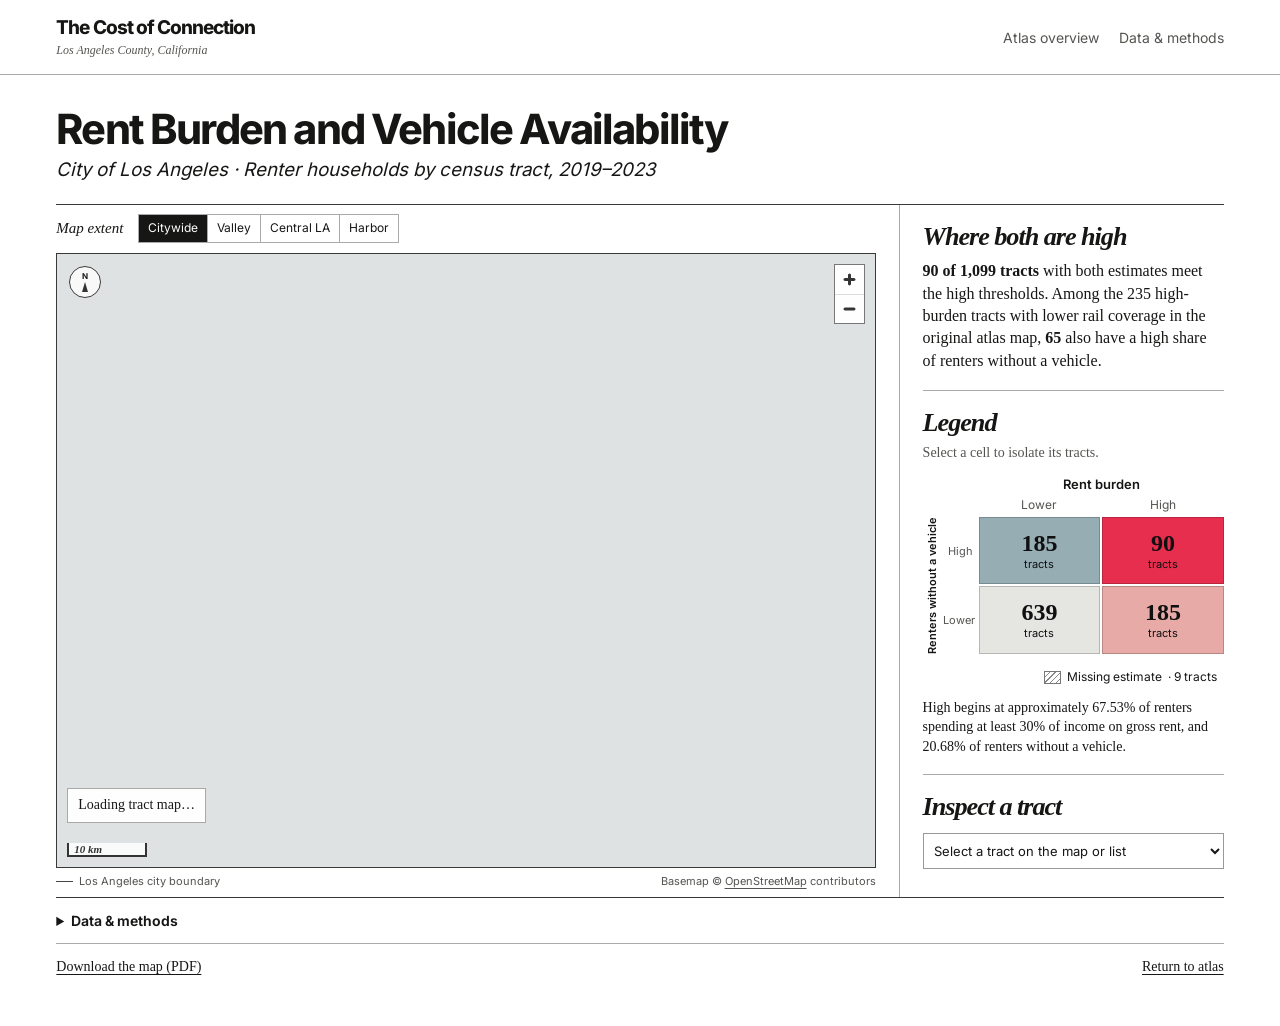
==== renter-vehicles.html @ 23a3b88e "Map renter cost burden and vehicle availability in the original LA study tracts" ====
<!doctype html>
<html lang="en">
<head>
  <meta charset="utf-8">
  <meta name="viewport" content="width=device-width, initial-scale=1">
  <meta name="description" content="Explore where rent burden and limited household vehicle availability coincide in Los Angeles census tracts.">
  <meta name="theme-color" content="#ffffff">
  <title>Rent Burden and Vehicle Availability · The Cost of Connection</title>
  <link rel="icon" href="data:,">
  <link rel="stylesheet" href="./vendor/maplibre-gl.css">
  <link rel="stylesheet" href="./renter-vehicles.css">
  <script defer src="./vendor/maplibre-gl.js"></script>
  <script defer src="./renter-vehicles.js"></script>
</head>
<body>
  <a class="skip" href="#city-map">Skip to map</a>
  <header class="masthead">
    <a class="identity" href="./index.html"><strong>The Cost of Connection</strong><small>Los Angeles County, California</small></a>
    <nav aria-label="Atlas navigation"><a href="./index.html">Atlas overview</a><a href="#methods">Data &amp; methods</a></nav>
  </header>
  <main>
    <header class="intro">
      <h1>Rent Burden and Vehicle Availability</h1>
      <p class="deck">City of Los Angeles · Renter households by census tract, 2019–2023</p>
    </header>
    <div class="plate">
      <section class="map-column" aria-label="Interactive tract map">
        <div class="map-toolbar">
          <span>Map extent</span>
          <div id="extent" role="group" aria-label="Map extent">
            <button type="button" data-region="city" aria-pressed="true">Citywide</button>
            <button type="button" data-region="valley" aria-pressed="false">Valley</button>
            <button type="button" data-region="central" aria-pressed="false">Central LA</button>
            <button type="button" data-region="harbor" aria-pressed="false">Harbor</button>
          </div>
        </div>
        <div class="map-frame">
          <div id="city-map" tabindex="0" aria-label="Interactive map. Click a census tract or use the tract selector to inspect its renter estimates."></div>
          <div class="north" aria-hidden="true"><span>N</span><b></b></div>
          <p class="map-message" id="map-message" role="status">Loading tract map…</p>
        </div>
        <div class="map-caption"><p><i class="boundary-key"></i>Los Angeles city boundary</p><p>Basemap © <a href="https://www.openstreetmap.org/copyright">OpenStreetMap</a> contributors</p></div>
      </section>
      <aside class="sidebar" aria-label="Map legend and tract details">
        <section class="summary-block" aria-labelledby="summary-title">
          <h2 id="summary-title">Where both are high</h2>
          <p id="summary-text" aria-live="polite">Loading estimates…</p>
        </section>
        <section class="legend-block" aria-labelledby="legend-title">
          <div class="label-row"><h2 id="legend-title">Legend</h2><button type="button" id="all" class="text-button" disabled>Show all</button></div>
          <p class="hint">Select a cell to isolate its tracts.</p>
          <div class="matrix" role="group" aria-label="Tract categories by rent burden and share of renters without a vehicle">
            <p class="axis-title">Rent burden</p>
            <span class="col-label lower">Lower</span><span class="col-label higher">High</span>
            <span class="y-axis">Renters without a vehicle</span>
            <span class="row-label top">High</span><span class="row-label bottom">Lower</span>
            <button type="button" class="cell vehicle" data-category="vehicle" aria-pressed="false"><strong>—</strong><small>tracts</small></button>
            <button type="button" class="cell both" data-category="both" aria-pressed="false"><strong>—</strong><small>tracts</small></button>
            <button type="button" class="cell neither" data-category="neither" aria-pressed="false"><strong>—</strong><small>tracts</small></button>
            <button type="button" class="cell burden" data-category="burden" aria-pressed="false"><strong>—</strong><small>tracts</small></button>
          </div>
          <button type="button" class="nodata" data-category="no-data" aria-pressed="false"><i></i>Missing estimate <span id="missing-count"></span></button>
          <p id="thresholds" class="thresholds"></p>
          <span id="filter-status" class="sr-only" role="status"></span>
        </section>
        <section class="tract-block" aria-labelledby="tract-heading">
          <h2 id="tract-heading"><label for="tract-picker">Inspect a tract</label></h2>
          <select id="tract-picker"><option value="">Select a tract on the map or list</option></select>
          <div id="inspect" aria-live="polite"></div>
        </section>
      </aside>
    </div>
    <details class="methods" id="methods">
      <summary>Data &amp; methods</summary>
      <div class="methods-body"><div id="method-notes"></div><div><h3>Sources</h3><ul id="source-list"></ul></div></div>
    </details>
    <footer><a href="./renter-vehicles.pdf">Download the map (PDF)</a><a href="./index.html">Return to atlas</a></footer>
    <noscript><p>JavaScript enables the tract filters and map. The map is also available as a <a href="./renter-vehicles.pdf">PDF</a>.</p></noscript>
  </main>
</body>
</html>
---- vendor/maplibre-gl.css ----
.maplibregl-map{font:12px/20px Helvetica Neue,Arial,Helvetica,sans-serif;overflow:hidden;position:relative;-webkit-tap-highlight-color:rgb(0 0 0/0)}.maplibregl-canvas{left:0;position:absolute;top:0}.maplibregl-map:fullscreen{height:100%;width:100%}.maplibregl-ctrl-group button.maplibregl-ctrl-compass{touch-action:none}.maplibregl-canvas-container.maplibregl-interactive,.maplibregl-ctrl-group button.maplibregl-ctrl-compass{cursor:grab;-webkit-user-select:none;-moz-user-select:none;user-select:none}.maplibregl-canvas-container.maplibregl-interactive.maplibregl-track-pointer{cursor:pointer}.maplibregl-canvas-container.maplibregl-interactive:active,.maplibregl-ctrl-group button.maplibregl-ctrl-compass:active{cursor:grabbing}.maplibregl-canvas-container.maplibregl-touch-zoom-rotate,.maplibregl-canvas-container.maplibregl-touch-zoom-rotate .maplibregl-canvas{touch-action:pan-x pan-y}.maplibregl-canvas-container.maplibregl-touch-drag-pan,.maplibregl-canvas-container.maplibregl-touch-drag-pan .maplibregl-canvas{touch-action:pinch-zoom}.maplibregl-canvas-container.maplibregl-touch-zoom-rotate.maplibregl-touch-drag-pan,.maplibregl-canvas-container.maplibregl-touch-zoom-rotate.maplibregl-touch-drag-pan .maplibregl-canvas{touch-action:none}.maplibregl-canvas-container.maplibregl-touch-drag-pan.maplibregl-cooperative-gestures,.maplibregl-canvas-container.maplibregl-touch-drag-pan.maplibregl-cooperative-gestures .maplibregl-canvas{touch-action:pan-x pan-y}.maplibregl-ctrl-bottom-left,.maplibregl-ctrl-bottom-right,.maplibregl-ctrl-top-left,.maplibregl-ctrl-top-right{pointer-events:none;position:absolute;z-index:2}.maplibregl-ctrl-top-left{left:0;top:0}.maplibregl-ctrl-top-right{right:0;top:0}.maplibregl-ctrl-bottom-left{bottom:0;left:0}.maplibregl-ctrl-bottom-right{bottom:0;right:0}.maplibregl-ctrl{clear:both;pointer-events:auto;transform:translate(0)}.maplibregl-ctrl-top-left .maplibregl-ctrl{float:left;margin:10px 0 0 10px}.maplibregl-ctrl-top-right .maplibregl-ctrl{float:right;margin:10px 10px 0 0}.maplibregl-ctrl-bottom-left .maplibregl-ctrl{float:left;margin:0 0 10px 10px}.maplibregl-ctrl-bottom-right .maplibregl-ctrl{float:right;margin:0 10px 10px 0}.maplibregl-ctrl-group{background:#fff;border-radius:4px}.maplibregl-ctrl-group:not(:empty){box-shadow:0 0 0 2px rgba(0,0,0,.1)}@media (forced-colors:active){.maplibregl-ctrl-group:not(:empty){box-shadow:0 0 0 2px ButtonText}}.maplibregl-ctrl-group button{background-color:transparent;border:0;box-sizing:border-box;cursor:pointer;display:block;height:29px;outline:none;padding:0;width:29px}.maplibregl-ctrl-group button+button{border-top:1px solid #ddd}.maplibregl-ctrl button .maplibregl-ctrl-icon{background-position:50%;background-repeat:no-repeat;display:block;height:100%;width:100%}@media (forced-colors:active){.maplibregl-ctrl-icon{background-color:transparent}.maplibregl-ctrl-group button+button{border-top:1px solid ButtonText}}.maplibregl-ctrl button::-moz-focus-inner{border:0;padding:0}.maplibregl-ctrl-attrib-button:focus,.maplibregl-ctrl-group button:focus{box-shadow:0 0 2px 2px #0096ff}.maplibregl-ctrl button:disabled{cursor:not-allowed}.maplibregl-ctrl button:disabled .maplibregl-ctrl-icon{opacity:.25}@media (hover:hover){.maplibregl-ctrl button:not(:disabled):hover{background-color:rgb(0 0 0/5%)}}.maplibregl-ctrl button:not(:disabled):active{background-color:rgb(0 0 0/5%)}.maplibregl-ctrl-group button:focus:focus-visible{box-shadow:0 0 2px 2px #0096ff}.maplibregl-ctrl-group button:focus:not(:focus-visible){box-shadow:none}.maplibregl-ctrl-group button:focus:first-child{border-radius:4px 4px 0 0}.maplibregl-ctrl-group button:focus:last-child{border-radius:0 0 4px 4px}.maplibregl-ctrl-group button:focus:only-child{border-radius:inherit}.maplibregl-ctrl button.maplibregl-ctrl-zoom-out .maplibregl-ctrl-icon{background-image:url("data:image/svg+xml;charset=utf-8,%3Csvg xmlns='http://www.w3.org/2000/svg' width='29' height='29' fill='%23333' viewBox='0 0 29 29'%3E%3Cpath d='M10 13c-.75 0-1.5.75-1.5 1.5S9.25 16 10 16h9c.75 0 1.5-.75 1.5-1.5S19.75 13 19 13z'/%3E%3C/svg%3E")}.maplibregl-ctrl button.maplibregl-ctrl-zoom-in .maplibregl-ctrl-icon{background-image:url("data:image/svg+xml;charset=utf-8,%3Csvg xmlns='http://www.w3.org/2000/svg' width='29' height='29' fill='%23333' viewBox='0 0 29 29'%3E%3Cpath d='M14.5 8.5c-.75 0-1.5.75-1.5 1.5v3h-3c-.75 0-1.5.75-1.5 1.5S9.25 16 10 16h3v3c0 .75.75 1.5 1.5 1.5S16 19.75 16 19v-3h3c.75 0 1.5-.75 1.5-1.5S19.75 13 19 13h-3v-3c0-.75-.75-1.5-1.5-1.5'/%3E%3C/svg%3E")}@media (forced-colors:active){.maplibregl-ctrl button.maplibregl-ctrl-zoom-out .maplibregl-ctrl-icon{background-image:url("data:image/svg+xml;charset=utf-8,%3Csvg xmlns='http://www.w3.org/2000/svg' width='29' height='29' fill='%23fff' viewBox='0 0 29 29'%3E%3Cpath d='M10 13c-.75 0-1.5.75-1.5 1.5S9.25 16 10 16h9c.75 0 1.5-.75 1.5-1.5S19.75 13 19 13z'/%3E%3C/svg%3E")}.maplibregl-ctrl button.maplibregl-ctrl-zoom-in .maplibregl-ctrl-icon{background-image:url("data:image/svg+xml;charset=utf-8,%3Csvg xmlns='http://www.w3.org/2000/svg' width='29' height='29' fill='%23fff' viewBox='0 0 29 29'%3E%3Cpath d='M14.5 8.5c-.75 0-1.5.75-1.5 1.5v3h-3c-.75 0-1.5.75-1.5 1.5S9.25 16 10 16h3v3c0 .75.75 1.5 1.5 1.5S16 19.75 16 19v-3h3c.75 0 1.5-.75 1.5-1.5S19.75 13 19 13h-3v-3c0-.75-.75-1.5-1.5-1.5'/%3E%3C/svg%3E")}}@media (forced-colors:active) and (prefers-color-scheme:light){.maplibregl-ctrl button.maplibregl-ctrl-zoom-out .maplibregl-ctrl-icon{background-image:url("data:image/svg+xml;charset=utf-8,%3Csvg xmlns='http://www.w3.org/2000/svg' width='29' height='29' viewBox='0 0 29 29'%3E%3Cpath d='M10 13c-.75 0-1.5.75-1.5 1.5S9.25 16 10 16h9c.75 0 1.5-.75 1.5-1.5S19.75 13 19 13z'/%3E%3C/svg%3E")}.maplibregl-ctrl button.maplibregl-ctrl-zoom-in .maplibregl-ctrl-icon{background-image:url("data:image/svg+xml;charset=utf-8,%3Csvg xmlns='http://www.w3.org/2000/svg' width='29' height='29' viewBox='0 0 29 29'%3E%3Cpath d='M14.5 8.5c-.75 0-1.5.75-1.5 1.5v3h-3c-.75 0-1.5.75-1.5 1.5S9.25 16 10 16h3v3c0 .75.75 1.5 1.5 1.5S16 19.75 16 19v-3h3c.75 0 1.5-.75 1.5-1.5S19.75 13 19 13h-3v-3c0-.75-.75-1.5-1.5-1.5'/%3E%3C/svg%3E")}}.maplibregl-ctrl button.maplibregl-ctrl-fullscreen .maplibregl-ctrl-icon{background-image:url("data:image/svg+xml;charset=utf-8,%3Csvg xmlns='http://www.w3.org/2000/svg' width='29' height='29' fill='%23333' viewBox='0 0 29 29'%3E%3Cpath d='M24 16v5.5c0 1.75-.75 2.5-2.5 2.5H16v-1l3-1.5-4-5.5 1-1 5.5 4 1.5-3zM6 16l1.5 3 5.5-4 1 1-4 5.5 3 1.5v1H7.5C5.75 24 5 23.25 5 21.5V16zm7-11v1l-3 1.5 4 5.5-1 1-5.5-4L6 13H5V7.5C5 5.75 5.75 5 7.5 5zm11 2.5c0-1.75-.75-2.5-2.5-2.5H16v1l3 1.5-4 5.5 1 1 5.5-4 1.5 3h1z'/%3E%3C/svg%3E")}.maplibregl-ctrl button.maplibregl-ctrl-shrink .maplibregl-ctrl-icon{background-image:url("data:image/svg+xml;charset=utf-8,%3Csvg xmlns='http://www.w3.org/2000/svg' width='29' height='29' viewBox='0 0 29 29'%3E%3Cpath d='M18.5 16c-1.75 0-2.5.75-2.5 2.5V24h1l1.5-3 5.5 4 1-1-4-5.5 3-1.5v-1zM13 18.5c0-1.75-.75-2.5-2.5-2.5H5v1l3 1.5L4 24l1 1 5.5-4 1.5 3h1zm3-8c0 1.75.75 2.5 2.5 2.5H24v-1l-3-1.5L25 5l-1-1-5.5 4L17 5h-1zM10.5 13c1.75 0 2.5-.75 2.5-2.5V5h-1l-1.5 3L5 4 4 5l4 5.5L5 12v1z'/%3E%3C/svg%3E")}@media (forced-colors:active){.maplibregl-ctrl button.maplibregl-ctrl-fullscreen .maplibregl-ctrl-icon{background-image:url("data:image/svg+xml;charset=utf-8,%3Csvg xmlns='http://www.w3.org/2000/svg' width='29' height='29' fill='%23fff' viewBox='0 0 29 29'%3E%3Cpath d='M24 16v5.5c0 1.75-.75 2.5-2.5 2.5H16v-1l3-1.5-4-5.5 1-1 5.5 4 1.5-3zM6 16l1.5 3 5.5-4 1 1-4 5.5 3 1.5v1H7.5C5.75 24 5 23.25 5 21.5V16zm7-11v1l-3 1.5 4 5.5-1 1-5.5-4L6 13H5V7.5C5 5.75 5.75 5 7.5 5zm11 2.5c0-1.75-.75-2.5-2.5-2.5H16v1l3 1.5-4 5.5 1 1 5.5-4 1.5 3h1z'/%3E%3C/svg%3E")}.maplibregl-ctrl button.maplibregl-ctrl-shrink .maplibregl-ctrl-icon{background-image:url("data:image/svg+xml;charset=utf-8,%3Csvg xmlns='http://www.w3.org/2000/svg' width='29' height='29' fill='%23fff' viewBox='0 0 29 29'%3E%3Cpath d='M18.5 16c-1.75 0-2.5.75-2.5 2.5V24h1l1.5-3 5.5 4 1-1-4-5.5 3-1.5v-1zM13 18.5c0-1.75-.75-2.5-2.5-2.5H5v1l3 1.5L4 24l1 1 5.5-4 1.5 3h1zm3-8c0 1.75.75 2.5 2.5 2.5H24v-1l-3-1.5L25 5l-1-1-5.5 4L17 5h-1zM10.5 13c1.75 0 2.5-.75 2.5-2.5V5h-1l-1.5 3L5 4 4 5l4 5.5L5 12v1z'/%3E%3C/svg%3E")}}@media (forced-colors:active) and (prefers-color-scheme:light){.maplibregl-ctrl button.maplibregl-ctrl-fullscreen .maplibregl-ctrl-icon{background-image:url("data:image/svg+xml;charset=utf-8,%3Csvg xmlns='http://www.w3.org/2000/svg' width='29' height='29' viewBox='0 0 29 29'%3E%3Cpath d='M24 16v5.5c0 1.75-.75 2.5-2.5 2.5H16v-1l3-1.5-4-5.5 1-1 5.5 4 1.5-3zM6 16l1.5 3 5.5-4 1 1-4 5.5 3 1.5v1H7.5C5.75 24 5 23.25 5 21.5V16zm7-11v1l-3 1.5 4 5.5-1 1-5.5-4L6 13H5V7.5C5 5.75 5.75 5 7.5 5zm11 2.5c0-1.75-.75-2.5-2.5-2.5H16v1l3 1.5-4 5.5 1 1 5.5-4 1.5 3h1z'/%3E%3C/svg%3E")}.maplibregl-ctrl button.maplibregl-ctrl-shrink .maplibregl-ctrl-icon{background-image:url("data:image/svg+xml;charset=utf-8,%3Csvg xmlns='http://www.w3.org/2000/svg' width='29' height='29' viewBox='0 0 29 29'%3E%3Cpath d='M18.5 16c-1.75 0-2.5.75-2.5 2.5V24h1l1.5-3 5.5 4 1-1-4-5.5 3-1.5v-1zM13 18.5c0-1.75-.75-2.5-2.5-2.5H5v1l3 1.5L4 24l1 1 5.5-4 1.5 3h1zm3-8c0 1.75.75 2.5 2.5 2.5H24v-1l-3-1.5L25 5l-1-1-5.5 4L17 5h-1zM10.5 13c1.75 0 2.5-.75 2.5-2.5V5h-1l-1.5 3L5 4 4 5l4 5.5L5 12v1z'/%3E%3C/svg%3E")}}.maplibregl-ctrl button.maplibregl-ctrl-compass .maplibregl-ctrl-icon{background-image:url("data:image/svg+xml;charset=utf-8,%3Csvg xmlns='http://www.w3.org/2000/svg' width='29' height='29' fill='%23333' viewBox='0 0 29 29'%3E%3Cpath d='m10.5 14 4-8 4 8z'/%3E%3Cpath fill='%23ccc' d='m10.5 16 4 8 4-8z'/%3E%3C/svg%3E")}@media (forced-colors:active){.maplibregl-ctrl button.maplibregl-ctrl-compass .maplibregl-ctrl-icon{background-image:url("data:image/svg+xml;charset=utf-8,%3Csvg xmlns='http://www.w3.org/2000/svg' width='29' height='29' fill='%23fff' viewBox='0 0 29 29'%3E%3Cpath d='m10.5 14 4-8 4 8z'/%3E%3Cpath fill='%23ccc' d='m10.5 16 4 8 4-8z'/%3E%3C/svg%3E")}}@media (forced-colors:active) and (prefers-color-scheme:light){.maplibregl-ctrl button.maplibregl-ctrl-compass .maplibregl-ctrl-icon{background-image:url("data:image/svg+xml;charset=utf-8,%3Csvg xmlns='http://www.w3.org/2000/svg' width='29' height='29' viewBox='0 0 29 29'%3E%3Cpath d='m10.5 14 4-8 4 8z'/%3E%3Cpath fill='%23ccc' d='m10.5 16 4 8 4-8z'/%3E%3C/svg%3E")}}.maplibregl-ctrl button.maplibregl-ctrl-globe .maplibregl-ctrl-icon{background-image:url("data:image/svg+xml;charset=utf-8,%3Csvg xmlns='http://www.w3.org/2000/svg' width='22' height='22' fill='none' stroke='%23333' viewBox='0 0 22 22'%3E%3Ccircle cx='11' cy='11' r='8.5'/%3E%3Cpath d='M17.5 11c0 4.819-3.02 8.5-6.5 8.5S4.5 15.819 4.5 11 7.52 2.5 11 2.5s6.5 3.681 6.5 8.5Z'/%3E%3Cpath d='M13.5 11c0 2.447-.331 4.64-.853 6.206-.262.785-.562 1.384-.872 1.777-.314.399-.58.517-.775.517s-.461-.118-.775-.517c-.31-.393-.61-.992-.872-1.777C8.831 15.64 8.5 13.446 8.5 11s.331-4.64.853-6.206c.262-.785.562-1.384.872-1.777.314-.399.58-.517.775-.517s.461.118.775.517c.31.393.61.992.872 1.777.522 1.565.853 3.76.853 6.206Z'/%3E%3Cpath d='M11 7.5c-1.909 0-3.622-.166-4.845-.428-.616-.132-1.08-.283-1.379-.434a1.3 1.3 0 0 1-.224-.138q.07-.058.224-.138c.299-.151.763-.302 1.379-.434C7.378 5.666 9.091 5.5 11 5.5s3.622.166 4.845.428c.616.132 1.08.283 1.379.434.105.053.177.1.224.138q-.07.058-.224.138c-.299.151-.763.302-1.379.434-1.223.262-2.936.428-4.845.428ZM4.486 6.436ZM11 16.5c-1.909 0-3.622-.166-4.845-.428-.616-.132-1.08-.283-1.379-.434a1.3 1.3 0 0 1-.224-.138 1.3 1.3 0 0 1 .224-.138c.299-.151.763-.302 1.379-.434C7.378 14.666 9.091 14.5 11 14.5s3.622.166 4.845.428c.616.132 1.08.283 1.379.434.105.053.177.1.224.138a1.3 1.3 0 0 1-.224.138c-.299.151-.763.302-1.379.434-1.223.262-2.936.428-4.845.428Zm-6.514-1.064ZM11 12.5c-2.46 0-4.672-.222-6.255-.574-.796-.177-1.406-.38-1.805-.59a1.5 1.5 0 0 1-.39-.272.3.3 0 0 1-.047-.064.3.3 0 0 1 .048-.064c.066-.073.189-.167.389-.272.399-.21 1.009-.413 1.805-.59C6.328 9.722 8.54 9.5 11 9.5s4.672.222 6.256.574c.795.177 1.405.38 1.804.59.2.105.323.2.39.272a.3.3 0 0 1 .047.064.3.3 0 0 1-.048.064 1.4 1.4 0 0 1-.389.272c-.399.21-1.009.413-1.804.59-1.584.352-3.796.574-6.256.574Zm-8.501-1.51v.002zm0 .018v.002zm17.002.002v-.002zm0-.018v-.002z'/%3E%3C/svg%3E")}.maplibregl-ctrl button.maplibregl-ctrl-globe-enabled .maplibregl-ctrl-icon{background-image:url("data:image/svg+xml;charset=utf-8,%3Csvg xmlns='http://www.w3.org/2000/svg' width='22' height='22' fill='none' stroke='%2333b5e5' viewBox='0 0 22 22'%3E%3Ccircle cx='11' cy='11' r='8.5'/%3E%3Cpath d='M17.5 11c0 4.819-3.02 8.5-6.5 8.5S4.5 15.819 4.5 11 7.52 2.5 11 2.5s6.5 3.681 6.5 8.5Z'/%3E%3Cpath d='M13.5 11c0 2.447-.331 4.64-.853 6.206-.262.785-.562 1.384-.872 1.777-.314.399-.58.517-.775.517s-.461-.118-.775-.517c-.31-.393-.61-.992-.872-1.777C8.831 15.64 8.5 13.446 8.5 11s.331-4.64.853-6.206c.262-.785.562-1.384.872-1.777.314-.399.58-.517.775-.517s.461.118.775.517c.31.393.61.992.872 1.777.522 1.565.853 3.76.853 6.206Z'/%3E%3Cpath d='M11 7.5c-1.909 0-3.622-.166-4.845-.428-.616-.132-1.08-.283-1.379-.434a1.3 1.3 0 0 1-.224-.138q.07-.058.224-.138c.299-.151.763-.302 1.379-.434C7.378 5.666 9.091 5.5 11 5.5s3.622.166 4.845.428c.616.132 1.08.283 1.379.434.105.053.177.1.224.138q-.07.058-.224.138c-.299.151-.763.302-1.379.434-1.223.262-2.936.428-4.845.428ZM4.486 6.436ZM11 16.5c-1.909 0-3.622-.166-4.845-.428-.616-.132-1.08-.283-1.379-.434a1.3 1.3 0 0 1-.224-.138 1.3 1.3 0 0 1 .224-.138c.299-.151.763-.302 1.379-.434C7.378 14.666 9.091 14.5 11 14.5s3.622.166 4.845.428c.616.132 1.08.283 1.379.434.105.053.177.1.224.138a1.3 1.3 0 0 1-.224.138c-.299.151-.763.302-1.379.434-1.223.262-2.936.428-4.845.428Zm-6.514-1.064ZM11 12.5c-2.46 0-4.672-.222-6.255-.574-.796-.177-1.406-.38-1.805-.59a1.5 1.5 0 0 1-.39-.272.3.3 0 0 1-.047-.064.3.3 0 0 1 .048-.064c.066-.073.189-.167.389-.272.399-.21 1.009-.413 1.805-.59C6.328 9.722 8.54 9.5 11 9.5s4.672.222 6.256.574c.795.177 1.405.38 1.804.59.2.105.323.2.39.272a.3.3 0 0 1 .047.064.3.3 0 0 1-.048.064 1.4 1.4 0 0 1-.389.272c-.399.21-1.009.413-1.804.59-1.584.352-3.796.574-6.256.574Zm-8.501-1.51v.002zm0 .018v.002zm17.002.002v-.002zm0-.018v-.002z'/%3E%3C/svg%3E")}.maplibregl-ctrl button.maplibregl-ctrl-terrain .maplibregl-ctrl-icon{background-image:url("data:image/svg+xml;charset=utf-8,%3Csvg xmlns='http://www.w3.org/2000/svg' width='22' height='22' fill='%23333' viewBox='0 0 22 22'%3E%3Cpath d='m1.754 13.406 4.453-4.851 3.09 3.09 3.281 3.277.969-.969-3.309-3.312 3.844-4.121 6.148 6.886h1.082v-.855l-7.207-8.07-4.84 5.187L6.169 6.57l-5.48 5.965v.871ZM.688 16.844h20.625v1.375H.688Zm0 0'/%3E%3C/svg%3E")}.maplibregl-ctrl button.maplibregl-ctrl-terrain-enabled .maplibregl-ctrl-icon{background-image:url("data:image/svg+xml;charset=utf-8,%3Csvg xmlns='http://www.w3.org/2000/svg' width='22' height='22' fill='%2333b5e5' viewBox='0 0 22 22'%3E%3Cpath d='m1.754 13.406 4.453-4.851 3.09 3.09 3.281 3.277.969-.969-3.309-3.312 3.844-4.121 6.148 6.886h1.082v-.855l-7.207-8.07-4.84 5.187L6.169 6.57l-5.48 5.965v.871ZM.688 16.844h20.625v1.375H.688Zm0 0'/%3E%3C/svg%3E")}.maplibregl-ctrl button.maplibregl-ctrl-geolocate .maplibregl-ctrl-icon{background-image:url("data:image/svg+xml;charset=utf-8,%3Csvg xmlns='http://www.w3.org/2000/svg' width='29' height='29' fill='%23333' viewBox='0 0 20 20'%3E%3Cpath d='M10 4C9 4 9 5 9 5v.1A5 5 0 0 0 5.1 9H5s-1 0-1 1 1 1 1 1h.1A5 5 0 0 0 9 14.9v.1s0 1 1 1 1-1 1-1v-.1a5 5 0 0 0 3.9-3.9h.1s1 0 1-1-1-1-1-1h-.1A5 5 0 0 0 11 5.1V5s0-1-1-1m0 2.5a3.5 3.5 0 1 1 0 7 3.5 3.5 0 1 1 0-7'/%3E%3Ccircle cx='10' cy='10' r='2'/%3E%3C/svg%3E")}.maplibregl-ctrl button.maplibregl-ctrl-geolocate:disabled .maplibregl-ctrl-icon{background-image:url("data:image/svg+xml;charset=utf-8,%3Csvg xmlns='http://www.w3.org/2000/svg' width='29' height='29' fill='%23aaa' viewBox='0 0 20 20'%3E%3Cpath d='M10 4C9 4 9 5 9 5v.1A5 5 0 0 0 5.1 9H5s-1 0-1 1 1 1 1 1h.1A5 5 0 0 0 9 14.9v.1s0 1 1 1 1-1 1-1v-.1a5 5 0 0 0 3.9-3.9h.1s1 0 1-1-1-1-1-1h-.1A5 5 0 0 0 11 5.1V5s0-1-1-1m0 2.5a3.5 3.5 0 1 1 0 7 3.5 3.5 0 1 1 0-7'/%3E%3Ccircle cx='10' cy='10' r='2'/%3E%3Cpath fill='red' d='m14 5 1 1-9 9-1-1z'/%3E%3C/svg%3E")}.maplibregl-ctrl button.maplibregl-ctrl-geolocate.maplibregl-ctrl-geolocate-active .maplibregl-ctrl-icon{background-image:url("data:image/svg+xml;charset=utf-8,%3Csvg xmlns='http://www.w3.org/2000/svg' width='29' height='29' fill='%2333b5e5' viewBox='0 0 20 20'%3E%3Cpath d='M10 4C9 4 9 5 9 5v.1A5 5 0 0 0 5.1 9H5s-1 0-1 1 1 1 1 1h.1A5 5 0 0 0 9 14.9v.1s0 1 1 1 1-1 1-1v-.1a5 5 0 0 0 3.9-3.9h.1s1 0 1-1-1-1-1-1h-.1A5 5 0 0 0 11 5.1V5s0-1-1-1m0 2.5a3.5 3.5 0 1 1 0 7 3.5 3.5 0 1 1 0-7'/%3E%3Ccircle cx='10' cy='10' r='2'/%3E%3C/svg%3E")}.maplibregl-ctrl button.maplibregl-ctrl-geolocate.maplibregl-ctrl-geolocate-active-error .maplibregl-ctrl-icon{background-image:url("data:image/svg+xml;charset=utf-8,%3Csvg xmlns='http://www.w3.org/2000/svg' width='29' height='29' fill='%23e58978' viewBox='0 0 20 20'%3E%3Cpath d='M10 4C9 4 9 5 9 5v.1A5 5 0 0 0 5.1 9H5s-1 0-1 1 1 1 1 1h.1A5 5 0 0 0 9 14.9v.1s0 1 1 1 1-1 1-1v-.1a5 5 0 0 0 3.9-3.9h.1s1 0 1-1-1-1-1-1h-.1A5 5 0 0 0 11 5.1V5s0-1-1-1m0 2.5a3.5 3.5 0 1 1 0 7 3.5 3.5 0 1 1 0-7'/%3E%3Ccircle cx='10' cy='10' r='2'/%3E%3C/svg%3E")}.maplibregl-ctrl button.maplibregl-ctrl-geolocate.maplibregl-ctrl-geolocate-background .maplibregl-ctrl-icon{background-image:url("data:image/svg+xml;charset=utf-8,%3Csvg xmlns='http://www.w3.org/2000/svg' width='29' height='29' fill='%2333b5e5' viewBox='0 0 20 20'%3E%3Cpath d='M10 4C9 4 9 5 9 5v.1A5 5 0 0 0 5.1 9H5s-1 0-1 1 1 1 1 1h.1A5 5 0 0 0 9 14.9v.1s0 1 1 1 1-1 1-1v-.1a5 5 0 0 0 3.9-3.9h.1s1 0 1-1-1-1-1-1h-.1A5 5 0 0 0 11 5.1V5s0-1-1-1m0 2.5a3.5 3.5 0 1 1 0 7 3.5 3.5 0 1 1 0-7'/%3E%3C/svg%3E")}.maplibregl-ctrl button.maplibregl-ctrl-geolocate.maplibregl-ctrl-geolocate-background-error .maplibregl-ctrl-icon{background-image:url("data:image/svg+xml;charset=utf-8,%3Csvg xmlns='http://www.w3.org/2000/svg' width='29' height='29' fill='%23e54e33' viewBox='0 0 20 20'%3E%3Cpath d='M10 4C9 4 9 5 9 5v.1A5 5 0 0 0 5.1 9H5s-1 0-1 1 1 1 1 1h.1A5 5 0 0 0 9 14.9v.1s0 1 1 1 1-1 1-1v-.1a5 5 0 0 0 3.9-3.9h.1s1 0 1-1-1-1-1-1h-.1A5 5 0 0 0 11 5.1V5s0-1-1-1m0 2.5a3.5 3.5 0 1 1 0 7 3.5 3.5 0 1 1 0-7'/%3E%3C/svg%3E")}.maplibregl-ctrl button.maplibregl-ctrl-geolocate.maplibregl-ctrl-geolocate-waiting .maplibregl-ctrl-icon{animation:maplibregl-spin 2s linear infinite}@media (forced-colors:active){.maplibregl-ctrl button.maplibregl-ctrl-geolocate .maplibregl-ctrl-icon{background-image:url("data:image/svg+xml;charset=utf-8,%3Csvg xmlns='http://www.w3.org/2000/svg' width='29' height='29' fill='%23fff' viewBox='0 0 20 20'%3E%3Cpath d='M10 4C9 4 9 5 9 5v.1A5 5 0 0 0 5.1 9H5s-1 0-1 1 1 1 1 1h.1A5 5 0 0 0 9 14.9v.1s0 1 1 1 1-1 1-1v-.1a5 5 0 0 0 3.9-3.9h.1s1 0 1-1-1-1-1-1h-.1A5 5 0 0 0 11 5.1V5s0-1-1-1m0 2.5a3.5 3.5 0 1 1 0 7 3.5 3.5 0 1 1 0-7'/%3E%3Ccircle cx='10' cy='10' r='2'/%3E%3C/svg%3E")}.maplibregl-ctrl button.maplibregl-ctrl-geolocate:disabled .maplibregl-ctrl-icon{background-image:url("data:image/svg+xml;charset=utf-8,%3Csvg xmlns='http://www.w3.org/2000/svg' width='29' height='29' fill='%23999' viewBox='0 0 20 20'%3E%3Cpath d='M10 4C9 4 9 5 9 5v.1A5 5 0 0 0 5.1 9H5s-1 0-1 1 1 1 1 1h.1A5 5 0 0 0 9 14.9v.1s0 1 1 1 1-1 1-1v-.1a5 5 0 0 0 3.9-3.9h.1s1 0 1-1-1-1-1-1h-.1A5 5 0 0 0 11 5.1V5s0-1-1-1m0 2.5a3.5 3.5 0 1 1 0 7 3.5 3.5 0 1 1 0-7'/%3E%3Ccircle cx='10' cy='10' r='2'/%3E%3Cpath fill='red' d='m14 5 1 1-9 9-1-1z'/%3E%3C/svg%3E")}.maplibregl-ctrl button.maplibregl-ctrl-geolocate.maplibregl-ctrl-geolocate-active .maplibregl-ctrl-icon{background-image:url("data:image/svg+xml;charset=utf-8,%3Csvg xmlns='http://www.w3.org/2000/svg' width='29' height='29' fill='%2333b5e5' viewBox='0 0 20 20'%3E%3Cpath d='M10 4C9 4 9 5 9 5v.1A5 5 0 0 0 5.1 9H5s-1 0-1 1 1 1 1 1h.1A5 5 0 0 0 9 14.9v.1s0 1 1 1 1-1 1-1v-.1a5 5 0 0 0 3.9-3.9h.1s1 0 1-1-1-1-1-1h-.1A5 5 0 0 0 11 5.1V5s0-1-1-1m0 2.5a3.5 3.5 0 1 1 0 7 3.5 3.5 0 1 1 0-7'/%3E%3Ccircle cx='10' cy='10' r='2'/%3E%3C/svg%3E")}.maplibregl-ctrl button.maplibregl-ctrl-geolocate.maplibregl-ctrl-geolocate-active-error .maplibregl-ctrl-icon{background-image:url("data:image/svg+xml;charset=utf-8,%3Csvg xmlns='http://www.w3.org/2000/svg' width='29' height='29' fill='%23e58978' viewBox='0 0 20 20'%3E%3Cpath d='M10 4C9 4 9 5 9 5v.1A5 5 0 0 0 5.1 9H5s-1 0-1 1 1 1 1 1h.1A5 5 0 0 0 9 14.9v.1s0 1 1 1 1-1 1-1v-.1a5 5 0 0 0 3.9-3.9h.1s1 0 1-1-1-1-1-1h-.1A5 5 0 0 0 11 5.1V5s0-1-1-1m0 2.5a3.5 3.5 0 1 1 0 7 3.5 3.5 0 1 1 0-7'/%3E%3Ccircle cx='10' cy='10' r='2'/%3E%3C/svg%3E")}.maplibregl-ctrl button.maplibregl-ctrl-geolocate.maplibregl-ctrl-geolocate-background .maplibregl-ctrl-icon{background-image:url("data:image/svg+xml;charset=utf-8,%3Csvg xmlns='http://www.w3.org/2000/svg' width='29' height='29' fill='%2333b5e5' viewBox='0 0 20 20'%3E%3Cpath d='M10 4C9 4 9 5 9 5v.1A5 5 0 0 0 5.1 9H5s-1 0-1 1 1 1 1 1h.1A5 5 0 0 0 9 14.9v.1s0 1 1 1 1-1 1-1v-.1a5 5 0 0 0 3.9-3.9h.1s1 0 1-1-1-1-1-1h-.1A5 5 0 0 0 11 5.1V5s0-1-1-1m0 2.5a3.5 3.5 0 1 1 0 7 3.5 3.5 0 1 1 0-7'/%3E%3C/svg%3E")}.maplibregl-ctrl button.maplibregl-ctrl-geolocate.maplibregl-ctrl-geolocate-background-error .maplibregl-ctrl-icon{background-image:url("data:image/svg+xml;charset=utf-8,%3Csvg xmlns='http://www.w3.org/2000/svg' width='29' height='29' fill='%23e54e33' viewBox='0 0 20 20'%3E%3Cpath d='M10 4C9 4 9 5 9 5v.1A5 5 0 0 0 5.1 9H5s-1 0-1 1 1 1 1 1h.1A5 5 0 0 0 9 14.9v.1s0 1 1 1 1-1 1-1v-.1a5 5 0 0 0 3.9-3.9h.1s1 0 1-1-1-1-1-1h-.1A5 5 0 0 0 11 5.1V5s0-1-1-1m0 2.5a3.5 3.5 0 1 1 0 7 3.5 3.5 0 1 1 0-7'/%3E%3C/svg%3E")}}@media (forced-colors:active) and (prefers-color-scheme:light){.maplibregl-ctrl button.maplibregl-ctrl-geolocate .maplibregl-ctrl-icon{background-image:url("data:image/svg+xml;charset=utf-8,%3Csvg xmlns='http://www.w3.org/2000/svg' width='29' height='29' viewBox='0 0 20 20'%3E%3Cpath d='M10 4C9 4 9 5 9 5v.1A5 5 0 0 0 5.1 9H5s-1 0-1 1 1 1 1 1h.1A5 5 0 0 0 9 14.9v.1s0 1 1 1 1-1 1-1v-.1a5 5 0 0 0 3.9-3.9h.1s1 0 1-1-1-1-1-1h-.1A5 5 0 0 0 11 5.1V5s0-1-1-1m0 2.5a3.5 3.5 0 1 1 0 7 3.5 3.5 0 1 1 0-7'/%3E%3Ccircle cx='10' cy='10' r='2'/%3E%3C/svg%3E")}.maplibregl-ctrl button.maplibregl-ctrl-geolocate:disabled .maplibregl-ctrl-icon{background-image:url("data:image/svg+xml;charset=utf-8,%3Csvg xmlns='http://www.w3.org/2000/svg' width='29' height='29' fill='%23666' viewBox='0 0 20 20'%3E%3Cpath d='M10 4C9 4 9 5 9 5v.1A5 5 0 0 0 5.1 9H5s-1 0-1 1 1 1 1 1h.1A5 5 0 0 0 9 14.9v.1s0 1 1 1 1-1 1-1v-.1a5 5 0 0 0 3.9-3.9h.1s1 0 1-1-1-1-1-1h-.1A5 5 0 0 0 11 5.1V5s0-1-1-1m0 2.5a3.5 3.5 0 1 1 0 7 3.5 3.5 0 1 1 0-7'/%3E%3Ccircle cx='10' cy='10' r='2'/%3E%3Cpath fill='red' d='m14 5 1 1-9 9-1-1z'/%3E%3C/svg%3E")}}@keyframes maplibregl-spin{0%{transform:rotate(0deg)}to{transform:rotate(1turn)}}a.maplibregl-ctrl-logo{background-image:url("data:image/svg+xml;charset=utf-8,%3Csvg xmlns='http://www.w3.org/2000/svg' width='88' height='23' fill='none'%3E%3Cpath fill='%23000' fill-opacity='.4' fill-rule='evenodd' d='M17.408 16.796h-1.827l2.501-12.095h.198l3.324 6.533.988 2.19.988-2.19 3.258-6.533h.181l2.6 12.095h-1.81l-1.218-5.644-.362-1.71-.658 1.71-2.929 5.644h-.098l-2.914-5.644-.757-1.71-.345 1.71zm1.958-3.42-.726 3.663a1.255 1.255 0 0 1-1.232 1.011h-1.827a1.255 1.255 0 0 1-1.229-1.509l2.501-12.095a1.255 1.255 0 0 1 1.23-1.001h.197a1.25 1.25 0 0 1 1.12.685l3.19 6.273 3.125-6.263a1.25 1.25 0 0 1 1.123-.695h.181a1.255 1.255 0 0 1 1.227.991l1.443 6.71a5 5 0 0 1 .314-.787l.009-.016a4.6 4.6 0 0 1 1.777-1.887c.782-.46 1.668-.667 2.611-.667a4.6 4.6 0 0 1 1.7.32l.306.134c.21-.16.474-.256.759-.256h1.694a1.255 1.255 0 0 1 1.212.925 1.255 1.255 0 0 1 1.212-.925h1.711c.284 0 .545.094.755.252.613-.3 1.312-.45 2.075-.45 1.356 0 2.557.445 3.482 1.4q.47.48.763 1.064V4.701a1.255 1.255 0 0 1 1.255-1.255h1.86A1.255 1.255 0 0 1 54.44 4.7v9.194h2.217c.19 0 .37.043.532.118v-4.77c0-.356.147-.678.385-.906a2.42 2.42 0 0 1-.682-1.71c0-.665.267-1.253.735-1.7a2.45 2.45 0 0 1 1.722-.674 2.43 2.43 0 0 1 1.705.675q.318.302.504.683V4.7a1.255 1.255 0 0 1 1.255-1.255h1.744A1.255 1.255 0 0 1 65.812 4.7v3.335a4.8 4.8 0 0 1 1.526-.246c.938 0 1.817.214 2.59.69a4.47 4.47 0 0 1 1.67 1.743v-.98a1.255 1.255 0 0 1 1.256-1.256h1.777c.233 0 .451.064.639.174a3.4 3.4 0 0 1 1.567-.372c.346 0 .861.02 1.285.232a1.25 1.25 0 0 1 .689 1.004 4.7 4.7 0 0 1 .853-.588c.795-.44 1.675-.647 2.61-.647 1.385 0 2.65.39 3.525 1.396.836.938 1.168 2.173 1.168 3.528q-.001.515-.056 1.051a1.255 1.255 0 0 1-.947 1.09l.408.952a1.255 1.255 0 0 1-.477 1.552c-.418.268-.92.463-1.458.612-.613.171-1.304.244-2.049.244-1.06 0-2.043-.207-2.886-.698l-.015-.008c-.798-.48-1.419-1.135-1.818-1.963l-.004-.008a5.8 5.8 0 0 1-.548-2.512q0-.429.053-.843a1.3 1.3 0 0 1-.333-.086l-.166-.004c-.223 0-.426.062-.643.228-.03.024-.142.139-.142.59v3.883a1.255 1.255 0 0 1-1.256 1.256h-1.777a1.255 1.255 0 0 1-1.256-1.256V15.69l-.032.057a4.8 4.8 0 0 1-1.86 1.833 5.04 5.04 0 0 1-2.484.634 4.5 4.5 0 0 1-1.935-.424 1.25 1.25 0 0 1-.764.258h-1.71a1.255 1.255 0 0 1-1.256-1.255V7.687a2.4 2.4 0 0 1-.428.625c.253.23.412.561.412.93v7.553a1.255 1.255 0 0 1-1.256 1.255h-1.843a1.25 1.25 0 0 1-.894-.373c-.228.23-.544.373-.894.373H51.32a1.255 1.255 0 0 1-1.256-1.255v-1.251l-.061.117a4.7 4.7 0 0 1-1.782 1.884 4.77 4.77 0 0 1-2.485.67 5.6 5.6 0 0 1-1.485-.188l.009 2.764a1.255 1.255 0 0 1-1.255 1.259h-1.729a1.255 1.255 0 0 1-1.255-1.255v-3.537a1.255 1.255 0 0 1-1.167.793h-1.679a1.25 1.25 0 0 1-.77-.263 4.5 4.5 0 0 1-1.945.429c-.885 0-1.724-.21-2.495-.632l-.017-.01a5 5 0 0 1-1.081-.836 1.255 1.255 0 0 1-1.254 1.312h-1.81a1.255 1.255 0 0 1-1.228-.99l-.782-3.625-2.044 3.939a1.25 1.25 0 0 1-1.115.676h-.098a1.25 1.25 0 0 1-1.116-.68l-2.061-3.994zM35.92 16.63l.207-.114.223-.15q.493-.356.735-.785l.061-.118.033 1.332h1.678V9.242h-1.694l-.033 1.267q-.133-.329-.526-.658l-.032-.028a3.2 3.2 0 0 0-.668-.428l-.27-.12a3.3 3.3 0 0 0-1.235-.23q-1.136-.001-1.974.493a3.36 3.36 0 0 0-1.3 1.382q-.445.89-.444 2.074 0 1.2.51 2.107a3.8 3.8 0 0 0 1.382 1.381 3.9 3.9 0 0 0 1.893.477q.795 0 1.455-.33zm-2.789-5.38q-.576.675-.575 1.762 0 1.102.559 1.794.576.675 1.645.675a2.25 2.25 0 0 0 .934-.19 2.2 2.2 0 0 0 .468-.29l.178-.161a2.2 2.2 0 0 0 .397-.561q.244-.5.244-1.15v-.115q0-.708-.296-1.267l-.043-.077a2.2 2.2 0 0 0-.633-.709l-.13-.086-.047-.028a2.1 2.1 0 0 0-1.073-.285q-1.052 0-1.629.692zm2.316 2.706c.163-.17.28-.407.28-.83v-.114c0-.292-.06-.508-.15-.68a.96.96 0 0 0-.353-.389.85.85 0 0 0-.464-.127c-.4 0-.56.114-.664.239l-.01.012c-.148.174-.275.45-.275.945 0 .506.122.801.27.99.097.11.266.224.68.224.303 0 .504-.09.687-.269zm7.545 1.705a2.6 2.6 0 0 0 .331.423q.319.33.755.548l.173.074q.65.255 1.49.255 1.02 0 1.844-.493a3.45 3.45 0 0 0 1.316-1.4q.493-.904.493-2.089 0-1.909-.988-2.913-.988-1.02-2.584-1.02-.898 0-1.575.347a3 3 0 0 0-.415.262l-.199.166a3.4 3.4 0 0 0-.64.82V9.242h-1.712v11.553h1.729l-.017-5.134zm.53-1.138q.206.29.48.5l.155.11.053.034q.51.296 1.119.297 1.07 0 1.645-.675.577-.69.576-1.762 0-1.119-.576-1.777-.558-.675-1.645-.675-.435 0-.835.16a2 2 0 0 0-.284.136 2 2 0 0 0-.363.254 2.2 2.2 0 0 0-.46.569l-.082.162a2.6 2.6 0 0 0-.213 1.072v.115q0 .707.296 1.267l.135.211zm.964-.818a1.1 1.1 0 0 0 .367.385.94.94 0 0 0 .476.118c.423 0 .59-.117.687-.23.159-.194.28-.478.28-.95 0-.53-.133-.8-.266-.952l-.021-.025c-.078-.094-.231-.221-.68-.221a1 1 0 0 0-.503.135l-.012.007a.86.86 0 0 0-.335.343c-.073.133-.132.324-.132.614v.115a1.4 1.4 0 0 0 .14.66zm15.7-6.222q.347-.346.346-.856a1.05 1.05 0 0 0-.345-.79 1.18 1.18 0 0 0-.84-.329q-.51 0-.855.33a1.05 1.05 0 0 0-.346.79q0 .51.346.855.345.346.856.346.51 0 .839-.346zm4.337 9.314.033-1.332q.191.403.59.747l.098.081a4 4 0 0 0 .316.224l.223.122a3.2 3.2 0 0 0 1.44.322 3.8 3.8 0 0 0 1.875-.477 3.5 3.5 0 0 0 1.382-1.366q.527-.89.526-2.09 0-1.184-.444-2.073a3.24 3.24 0 0 0-1.283-1.399q-.823-.51-1.942-.51a3.5 3.5 0 0 0-1.527.344l-.086.043-.165.09a3 3 0 0 0-.33.214q-.432.315-.656.707a2 2 0 0 0-.099.198l.082-1.283V4.701h-1.744v12.095zm.473-2.509a2.5 2.5 0 0 0 .566.7q.117.098.245.18l.144.08a2.1 2.1 0 0 0 .975.232q1.07 0 1.645-.675.576-.69.576-1.778 0-1.102-.576-1.777-.56-.691-1.645-.692a2.2 2.2 0 0 0-1.015.235q-.22.113-.415.282l-.15.142a2.1 2.1 0 0 0-.42.594q-.223.479-.223 1.1v.115q0 .705.293 1.26zm2.616-.293c.157-.191.28-.479.28-.967 0-.51-.13-.79-.276-.961l-.021-.026c-.082-.1-.232-.225-.67-.225a.87.87 0 0 0-.681.279l-.012.011c-.154.155-.274.38-.274.807v.115c0 .285.057.499.144.669a1.1 1.1 0 0 0 .367.405c.137.082.28.123.455.123.423 0 .59-.118.686-.23zm8.266-3.013q.345-.13.724-.14l.069-.002q.493 0 .642.099l.247-1.794q-.196-.099-.717-.099a2.3 2.3 0 0 0-.545.063 2 2 0 0 0-.411.148 2.2 2.2 0 0 0-.4.249 2.5 2.5 0 0 0-.485.499 2.7 2.7 0 0 0-.32.581l-.05.137v-1.48h-1.778v7.553h1.777v-3.884q0-.546.159-.943a1.5 1.5 0 0 1 .466-.636 2.5 2.5 0 0 1 .399-.253 2 2 0 0 1 .224-.099zm9.784 2.656.05-.922q0-1.743-.856-2.698-.838-.97-2.584-.97-1.119-.001-2.007.493a3.46 3.46 0 0 0-1.4 1.382q-.493.906-.493 2.106 0 1.07.428 1.975.428.89 1.332 1.432.906.526 2.255.526.973 0 1.668-.185l.044-.012.135-.04q.613-.184.984-.421l-.542-1.267q-.3.162-.642.274l-.297.087q-.51.131-1.3.131-.954 0-1.497-.444a1.6 1.6 0 0 1-.192-.193q-.366-.44-.512-1.234l-.004-.021zm-5.427-1.256-.003.022h3.752v-.138q-.011-.727-.288-1.118a1 1 0 0 0-.156-.176q-.46-.428-1.316-.428-.986 0-1.494.604-.379.45-.494 1.234zm-27.053 2.77V4.7h-1.86v12.095h5.333V15.15zm7.103-5.908v7.553h-1.843V9.242h1.843z'/%3E%3Cpath fill='%23fff' d='m19.63 11.151-.757-1.71-.345 1.71-1.12 5.644h-1.827L18.083 4.7h.197l3.325 6.533.988 2.19.988-2.19L26.839 4.7h.181l2.6 12.095h-1.81l-1.218-5.644-.362-1.71-.658 1.71-2.93 5.644h-.098l-2.913-5.644zm14.836 5.81q-1.02 0-1.893-.478a3.8 3.8 0 0 1-1.381-1.382q-.51-.906-.51-2.106 0-1.185.444-2.074a3.36 3.36 0 0 1 1.3-1.382q.839-.494 1.974-.494a3.3 3.3 0 0 1 1.234.231 3.3 3.3 0 0 1 .97.575q.396.33.527.659l.033-1.267h1.694v7.553H37.18l-.033-1.332q-.279.593-1.02 1.053a3.17 3.17 0 0 1-1.662.444zm.296-1.482q.938 0 1.58-.642.642-.66.642-1.711v-.115q0-.708-.296-1.267a2.2 2.2 0 0 0-.807-.872 2.1 2.1 0 0 0-1.119-.313q-1.053 0-1.629.692-.575.675-.575 1.76 0 1.103.559 1.795.577.675 1.645.675zm6.521-6.237h1.711v1.4q.906-1.597 2.83-1.597 1.596 0 2.584 1.02.988 1.005.988 2.914 0 1.185-.493 2.09a3.46 3.46 0 0 1-1.316 1.399 3.5 3.5 0 0 1-1.844.493q-.954 0-1.662-.329a2.67 2.67 0 0 1-1.086-.97l.017 5.134h-1.728zm4.048 6.22q1.07 0 1.645-.674.577-.69.576-1.762 0-1.119-.576-1.777-.558-.675-1.645-.675-.592 0-1.12.296-.51.28-.822.823-.296.527-.296 1.234v.115q0 .708.296 1.267.313.543.823.855.51.296 1.119.297z'/%3E%3Cpath fill='%23e1e3e9' d='M51.325 4.7h1.86v10.45h3.473v1.646h-5.333zm7.12 4.542h1.843v7.553h-1.843zm.905-1.415a1.16 1.16 0 0 1-.856-.346 1.17 1.17 0 0 1-.346-.856 1.05 1.05 0 0 1 .346-.79q.346-.329.856-.329.494 0 .839.33a1.05 1.05 0 0 1 .345.79 1.16 1.16 0 0 1-.345.855q-.33.346-.84.346zm7.875 9.133a3.17 3.17 0 0 1-1.662-.444q-.723-.46-1.004-1.053l-.033 1.332h-1.71V4.701h1.743v4.657l-.082 1.283q.279-.658 1.086-1.119a3.5 3.5 0 0 1 1.778-.477q1.119 0 1.942.51a3.24 3.24 0 0 1 1.283 1.4q.445.888.444 2.072 0 1.201-.526 2.09a3.5 3.5 0 0 1-1.382 1.366 3.8 3.8 0 0 1-1.876.477zm-.296-1.481q1.069 0 1.645-.675.577-.69.577-1.778 0-1.102-.577-1.776-.56-.691-1.645-.692a2.12 2.12 0 0 0-1.58.659q-.642.641-.642 1.694v.115q0 .71.296 1.267a2.4 2.4 0 0 0 .807.872 2.1 2.1 0 0 0 1.119.313zm5.927-6.237h1.777v1.481q.263-.757.856-1.217a2.14 2.14 0 0 1 1.349-.46q.527 0 .724.098l-.247 1.794q-.149-.099-.642-.099-.774 0-1.416.494-.626.493-.626 1.58v3.883h-1.777V9.242zm9.534 7.718q-1.35 0-2.255-.526-.904-.543-1.332-1.432a4.6 4.6 0 0 1-.428-1.975q0-1.2.493-2.106a3.46 3.46 0 0 1 1.4-1.382q.889-.495 2.007-.494 1.744 0 2.584.97.855.956.856 2.7 0 .444-.05.92h-5.43q.18 1.005.708 1.45.542.443 1.497.443.79 0 1.3-.131a4 4 0 0 0 .938-.362l.542 1.267q-.411.263-1.119.46-.708.198-1.711.197zm1.596-4.558q.016-1.02-.444-1.432-.46-.428-1.316-.428-1.728 0-1.991 1.86z'/%3E%3Cpath d='M5.074 15.948a.484.657 0 0 0-.486.659v1.84a.484.657 0 0 0 .486.659h4.101a.484.657 0 0 0 .486-.659v-1.84a.484.657 0 0 0-.486-.659zm3.56 1.16H5.617v.838h3.017z' style='fill:%23fff;fill-rule:evenodd;stroke-width:1.03600001'/%3E%3Cg style='stroke-width:1.12603545'%3E%3Cpath d='M-9.408-1.416c-3.833-.025-7.056 2.912-7.08 6.615-.02 3.08 1.653 4.832 3.107 6.268.903.892 1.721 1.74 2.32 2.902l-.525-.004c-.543-.003-.992.304-1.24.639a1.87 1.87 0 0 0-.362 1.121l-.011 1.877c-.003.402.104.787.347 1.125.244.338.688.653 1.23.656l4.142.028c.542.003.99-.306 1.238-.641a1.87 1.87 0 0 0 .363-1.121l.012-1.875a1.87 1.87 0 0 0-.348-1.127c-.243-.338-.688-.653-1.23-.656l-.518-.004c.597-1.145 1.425-1.983 2.348-2.87 1.473-1.414 3.18-3.149 3.2-6.226-.016-3.59-2.923-6.684-6.993-6.707m-.006 1.1v.002c3.274.02 5.92 2.532 5.9 5.6-.017 2.706-1.39 4.026-2.863 5.44-1.034.994-2.118 2.033-2.814 3.633-.018.041-.052.055-.075.065q-.013.004-.02.01a.34.34 0 0 1-.226.084.34.34 0 0 1-.224-.086l-.092-.077c-.699-1.615-1.768-2.669-2.781-3.67-1.454-1.435-2.797-2.762-2.78-5.478.02-3.067 2.7-5.545 5.975-5.523m-.02 2.826c-1.62-.01-2.944 1.315-2.955 2.96-.01 1.646 1.295 2.988 2.916 2.999h.002c1.621.01 2.943-1.316 2.953-2.961.011-1.646-1.294-2.988-2.916-2.998m-.005 1.1c1.017.006 1.829.83 1.822 1.89s-.83 1.874-1.848 1.867c-1.018-.006-1.829-.83-1.822-1.89s.83-1.874 1.848-1.868m-2.155 11.857 4.14.025c.271.002.49.305.487.676l-.013 1.875c-.003.37-.224.67-.495.668l-4.14-.025c-.27-.002-.487-.306-.485-.676l.012-1.875c.003-.37.224-.67.494-.668' style='color:%23000;font-style:normal;font-variant:normal;font-weight:400;font-stretch:normal;font-size:medium;line-height:normal;font-family:sans-serif;font-variant-ligatures:normal;font-variant-position:normal;font-variant-caps:normal;font-variant-numeric:normal;font-variant-alternates:normal;font-feature-settings:normal;text-indent:0;text-align:start;text-decoration:none;text-decoration-line:none;text-decoration-style:solid;text-decoration-color:%23000;letter-spacing:normal;word-spacing:normal;text-transform:none;writing-mode:lr-tb;direction:ltr;text-orientation:mixed;dominant-baseline:auto;baseline-shift:baseline;text-anchor:start;white-space:normal;shape-padding:0;clip-rule:evenodd;display:inline;overflow:visible;visibility:visible;opacity:1;isolation:auto;mix-blend-mode:normal;color-interpolation:sRGB;color-interpolation-filters:linearRGB;solid-color:%23000;solid-opacity:1;vector-effect:none;fill:%23000;fill-opacity:.4;fill-rule:evenodd;stroke:none;stroke-width:2.47727823;stroke-linecap:butt;stroke-linejoin:miter;stroke-miterlimit:4;stroke-dasharray:none;stroke-dashoffset:0;stroke-opacity:1;color-rendering:auto;image-rendering:auto;shape-rendering:auto;text-rendering:auto' transform='translate(15.553 2.85)scale(.88807)'/%3E%3Cpath d='M-9.415-.316C-12.69-.338-15.37 2.14-15.39 5.207c-.017 2.716 1.326 4.041 2.78 5.477 1.013 1 2.081 2.055 2.78 3.67l.092.076a.34.34 0 0 0 .225.086.34.34 0 0 0 .227-.083l.019-.01c.022-.009.057-.024.074-.064.697-1.6 1.78-2.64 2.814-3.634 1.473-1.414 2.847-2.733 2.864-5.44.02-3.067-2.627-5.58-5.901-5.601m-.057 8.784c1.621.011 2.944-1.315 2.955-2.96.01-1.646-1.295-2.988-2.916-2.999-1.622-.01-2.945 1.315-2.955 2.96s1.295 2.989 2.916 3' style='clip-rule:evenodd;fill:%23e1e3e9;fill-opacity:1;fill-rule:evenodd;stroke:none;stroke-width:2.47727823;stroke-miterlimit:4;stroke-dasharray:none;stroke-opacity:.4' transform='translate(15.553 2.85)scale(.88807)'/%3E%3Cpath d='M-11.594 15.465c-.27-.002-.492.297-.494.668l-.012 1.876c-.003.371.214.673.485.675l4.14.027c.271.002.492-.298.495-.668l.012-1.877c.003-.37-.215-.672-.485-.674z' style='clip-rule:evenodd;fill:%23fff;fill-opacity:1;fill-rule:evenodd;stroke:none;stroke-width:2.47727823;stroke-miterlimit:4;stroke-dasharray:none;stroke-opacity:.4' transform='translate(15.553 2.85)scale(.88807)'/%3E%3C/g%3E%3C/svg%3E");background-repeat:no-repeat;cursor:pointer;display:block;height:23px;margin:0 0 -4px -4px;overflow:hidden;width:88px}a.maplibregl-ctrl-logo.maplibregl-compact{width:14px}@media (forced-colors:active){a.maplibregl-ctrl-logo{background-color:transparent;background-image:url("data:image/svg+xml;charset=utf-8,%3Csvg xmlns='http://www.w3.org/2000/svg' width='88' height='23' fill='none'%3E%3Cpath fill='%23000' fill-opacity='.4' fill-rule='evenodd' d='M17.408 16.796h-1.827l2.501-12.095h.198l3.324 6.533.988 2.19.988-2.19 3.258-6.533h.181l2.6 12.095h-1.81l-1.218-5.644-.362-1.71-.658 1.71-2.929 5.644h-.098l-2.914-5.644-.757-1.71-.345 1.71zm1.958-3.42-.726 3.663a1.255 1.255 0 0 1-1.232 1.011h-1.827a1.255 1.255 0 0 1-1.229-1.509l2.501-12.095a1.255 1.255 0 0 1 1.23-1.001h.197a1.25 1.25 0 0 1 1.12.685l3.19 6.273 3.125-6.263a1.25 1.25 0 0 1 1.123-.695h.181a1.255 1.255 0 0 1 1.227.991l1.443 6.71a5 5 0 0 1 .314-.787l.009-.016a4.6 4.6 0 0 1 1.777-1.887c.782-.46 1.668-.667 2.611-.667a4.6 4.6 0 0 1 1.7.32l.306.134c.21-.16.474-.256.759-.256h1.694a1.255 1.255 0 0 1 1.212.925 1.255 1.255 0 0 1 1.212-.925h1.711c.284 0 .545.094.755.252.613-.3 1.312-.45 2.075-.45 1.356 0 2.557.445 3.482 1.4q.47.48.763 1.064V4.701a1.255 1.255 0 0 1 1.255-1.255h1.86A1.255 1.255 0 0 1 54.44 4.7v9.194h2.217c.19 0 .37.043.532.118v-4.77c0-.356.147-.678.385-.906a2.42 2.42 0 0 1-.682-1.71c0-.665.267-1.253.735-1.7a2.45 2.45 0 0 1 1.722-.674 2.43 2.43 0 0 1 1.705.675q.318.302.504.683V4.7a1.255 1.255 0 0 1 1.255-1.255h1.744A1.255 1.255 0 0 1 65.812 4.7v3.335a4.8 4.8 0 0 1 1.526-.246c.938 0 1.817.214 2.59.69a4.47 4.47 0 0 1 1.67 1.743v-.98a1.255 1.255 0 0 1 1.256-1.256h1.777c.233 0 .451.064.639.174a3.4 3.4 0 0 1 1.567-.372c.346 0 .861.02 1.285.232a1.25 1.25 0 0 1 .689 1.004 4.7 4.7 0 0 1 .853-.588c.795-.44 1.675-.647 2.61-.647 1.385 0 2.65.39 3.525 1.396.836.938 1.168 2.173 1.168 3.528q-.001.515-.056 1.051a1.255 1.255 0 0 1-.947 1.09l.408.952a1.255 1.255 0 0 1-.477 1.552c-.418.268-.92.463-1.458.612-.613.171-1.304.244-2.049.244-1.06 0-2.043-.207-2.886-.698l-.015-.008c-.798-.48-1.419-1.135-1.818-1.963l-.004-.008a5.8 5.8 0 0 1-.548-2.512q0-.429.053-.843a1.3 1.3 0 0 1-.333-.086l-.166-.004c-.223 0-.426.062-.643.228-.03.024-.142.139-.142.59v3.883a1.255 1.255 0 0 1-1.256 1.256h-1.777a1.255 1.255 0 0 1-1.256-1.256V15.69l-.032.057a4.8 4.8 0 0 1-1.86 1.833 5.04 5.04 0 0 1-2.484.634 4.5 4.5 0 0 1-1.935-.424 1.25 1.25 0 0 1-.764.258h-1.71a1.255 1.255 0 0 1-1.256-1.255V7.687a2.4 2.4 0 0 1-.428.625c.253.23.412.561.412.93v7.553a1.255 1.255 0 0 1-1.256 1.255h-1.843a1.25 1.25 0 0 1-.894-.373c-.228.23-.544.373-.894.373H51.32a1.255 1.255 0 0 1-1.256-1.255v-1.251l-.061.117a4.7 4.7 0 0 1-1.782 1.884 4.77 4.77 0 0 1-2.485.67 5.6 5.6 0 0 1-1.485-.188l.009 2.764a1.255 1.255 0 0 1-1.255 1.259h-1.729a1.255 1.255 0 0 1-1.255-1.255v-3.537a1.255 1.255 0 0 1-1.167.793h-1.679a1.25 1.25 0 0 1-.77-.263 4.5 4.5 0 0 1-1.945.429c-.885 0-1.724-.21-2.495-.632l-.017-.01a5 5 0 0 1-1.081-.836 1.255 1.255 0 0 1-1.254 1.312h-1.81a1.255 1.255 0 0 1-1.228-.99l-.782-3.625-2.044 3.939a1.25 1.25 0 0 1-1.115.676h-.098a1.25 1.25 0 0 1-1.116-.68l-2.061-3.994zM35.92 16.63l.207-.114.223-.15q.493-.356.735-.785l.061-.118.033 1.332h1.678V9.242h-1.694l-.033 1.267q-.133-.329-.526-.658l-.032-.028a3.2 3.2 0 0 0-.668-.428l-.27-.12a3.3 3.3 0 0 0-1.235-.23q-1.136-.001-1.974.493a3.36 3.36 0 0 0-1.3 1.382q-.445.89-.444 2.074 0 1.2.51 2.107a3.8 3.8 0 0 0 1.382 1.381 3.9 3.9 0 0 0 1.893.477q.795 0 1.455-.33zm-2.789-5.38q-.576.675-.575 1.762 0 1.102.559 1.794.576.675 1.645.675a2.25 2.25 0 0 0 .934-.19 2.2 2.2 0 0 0 .468-.29l.178-.161a2.2 2.2 0 0 0 .397-.561q.244-.5.244-1.15v-.115q0-.708-.296-1.267l-.043-.077a2.2 2.2 0 0 0-.633-.709l-.13-.086-.047-.028a2.1 2.1 0 0 0-1.073-.285q-1.052 0-1.629.692zm2.316 2.706c.163-.17.28-.407.28-.83v-.114c0-.292-.06-.508-.15-.68a.96.96 0 0 0-.353-.389.85.85 0 0 0-.464-.127c-.4 0-.56.114-.664.239l-.01.012c-.148.174-.275.45-.275.945 0 .506.122.801.27.99.097.11.266.224.68.224.303 0 .504-.09.687-.269zm7.545 1.705a2.6 2.6 0 0 0 .331.423q.319.33.755.548l.173.074q.65.255 1.49.255 1.02 0 1.844-.493a3.45 3.45 0 0 0 1.316-1.4q.493-.904.493-2.089 0-1.909-.988-2.913-.988-1.02-2.584-1.02-.898 0-1.575.347a3 3 0 0 0-.415.262l-.199.166a3.4 3.4 0 0 0-.64.82V9.242h-1.712v11.553h1.729l-.017-5.134zm.53-1.138q.206.29.48.5l.155.11.053.034q.51.296 1.119.297 1.07 0 1.645-.675.577-.69.576-1.762 0-1.119-.576-1.777-.558-.675-1.645-.675-.435 0-.835.16a2 2 0 0 0-.284.136 2 2 0 0 0-.363.254 2.2 2.2 0 0 0-.46.569l-.082.162a2.6 2.6 0 0 0-.213 1.072v.115q0 .707.296 1.267l.135.211zm.964-.818a1.1 1.1 0 0 0 .367.385.94.94 0 0 0 .476.118c.423 0 .59-.117.687-.23.159-.194.28-.478.28-.95 0-.53-.133-.8-.266-.952l-.021-.025c-.078-.094-.231-.221-.68-.221a1 1 0 0 0-.503.135l-.012.007a.86.86 0 0 0-.335.343c-.073.133-.132.324-.132.614v.115a1.4 1.4 0 0 0 .14.66zm15.7-6.222q.347-.346.346-.856a1.05 1.05 0 0 0-.345-.79 1.18 1.18 0 0 0-.84-.329q-.51 0-.855.33a1.05 1.05 0 0 0-.346.79q0 .51.346.855.345.346.856.346.51 0 .839-.346zm4.337 9.314.033-1.332q.191.403.59.747l.098.081a4 4 0 0 0 .316.224l.223.122a3.2 3.2 0 0 0 1.44.322 3.8 3.8 0 0 0 1.875-.477 3.5 3.5 0 0 0 1.382-1.366q.527-.89.526-2.09 0-1.184-.444-2.073a3.24 3.24 0 0 0-1.283-1.399q-.823-.51-1.942-.51a3.5 3.5 0 0 0-1.527.344l-.086.043-.165.09a3 3 0 0 0-.33.214q-.432.315-.656.707a2 2 0 0 0-.099.198l.082-1.283V4.701h-1.744v12.095zm.473-2.509a2.5 2.5 0 0 0 .566.7q.117.098.245.18l.144.08a2.1 2.1 0 0 0 .975.232q1.07 0 1.645-.675.576-.69.576-1.778 0-1.102-.576-1.777-.56-.691-1.645-.692a2.2 2.2 0 0 0-1.015.235q-.22.113-.415.282l-.15.142a2.1 2.1 0 0 0-.42.594q-.223.479-.223 1.1v.115q0 .705.293 1.26zm2.616-.293c.157-.191.28-.479.28-.967 0-.51-.13-.79-.276-.961l-.021-.026c-.082-.1-.232-.225-.67-.225a.87.87 0 0 0-.681.279l-.012.011c-.154.155-.274.38-.274.807v.115c0 .285.057.499.144.669a1.1 1.1 0 0 0 .367.405c.137.082.28.123.455.123.423 0 .59-.118.686-.23zm8.266-3.013q.345-.13.724-.14l.069-.002q.493 0 .642.099l.247-1.794q-.196-.099-.717-.099a2.3 2.3 0 0 0-.545.063 2 2 0 0 0-.411.148 2.2 2.2 0 0 0-.4.249 2.5 2.5 0 0 0-.485.499 2.7 2.7 0 0 0-.32.581l-.05.137v-1.48h-1.778v7.553h1.777v-3.884q0-.546.159-.943a1.5 1.5 0 0 1 .466-.636 2.5 2.5 0 0 1 .399-.253 2 2 0 0 1 .224-.099zm9.784 2.656.05-.922q0-1.743-.856-2.698-.838-.97-2.584-.97-1.119-.001-2.007.493a3.46 3.46 0 0 0-1.4 1.382q-.493.906-.493 2.106 0 1.07.428 1.975.428.89 1.332 1.432.906.526 2.255.526.973 0 1.668-.185l.044-.012.135-.04q.613-.184.984-.421l-.542-1.267q-.3.162-.642.274l-.297.087q-.51.131-1.3.131-.954 0-1.497-.444a1.6 1.6 0 0 1-.192-.193q-.366-.44-.512-1.234l-.004-.021zm-5.427-1.256-.003.022h3.752v-.138q-.011-.727-.288-1.118a1 1 0 0 0-.156-.176q-.46-.428-1.316-.428-.986 0-1.494.604-.379.45-.494 1.234zm-27.053 2.77V4.7h-1.86v12.095h5.333V15.15zm7.103-5.908v7.553h-1.843V9.242h1.843z'/%3E%3Cpath fill='%23fff' d='m19.63 11.151-.757-1.71-.345 1.71-1.12 5.644h-1.827L18.083 4.7h.197l3.325 6.533.988 2.19.988-2.19L26.839 4.7h.181l2.6 12.095h-1.81l-1.218-5.644-.362-1.71-.658 1.71-2.93 5.644h-.098l-2.913-5.644zm14.836 5.81q-1.02 0-1.893-.478a3.8 3.8 0 0 1-1.381-1.382q-.51-.906-.51-2.106 0-1.185.444-2.074a3.36 3.36 0 0 1 1.3-1.382q.839-.494 1.974-.494a3.3 3.3 0 0 1 1.234.231 3.3 3.3 0 0 1 .97.575q.396.33.527.659l.033-1.267h1.694v7.553H37.18l-.033-1.332q-.279.593-1.02 1.053a3.17 3.17 0 0 1-1.662.444zm.296-1.482q.938 0 1.58-.642.642-.66.642-1.711v-.115q0-.708-.296-1.267a2.2 2.2 0 0 0-.807-.872 2.1 2.1 0 0 0-1.119-.313q-1.053 0-1.629.692-.575.675-.575 1.76 0 1.103.559 1.795.577.675 1.645.675zm6.521-6.237h1.711v1.4q.906-1.597 2.83-1.597 1.596 0 2.584 1.02.988 1.005.988 2.914 0 1.185-.493 2.09a3.46 3.46 0 0 1-1.316 1.399 3.5 3.5 0 0 1-1.844.493q-.954 0-1.662-.329a2.67 2.67 0 0 1-1.086-.97l.017 5.134h-1.728zm4.048 6.22q1.07 0 1.645-.674.577-.69.576-1.762 0-1.119-.576-1.777-.558-.675-1.645-.675-.592 0-1.12.296-.51.28-.822.823-.296.527-.296 1.234v.115q0 .708.296 1.267.313.543.823.855.51.296 1.119.297z'/%3E%3Cpath fill='%23e1e3e9' d='M51.325 4.7h1.86v10.45h3.473v1.646h-5.333zm7.12 4.542h1.843v7.553h-1.843zm.905-1.415a1.16 1.16 0 0 1-.856-.346 1.17 1.17 0 0 1-.346-.856 1.05 1.05 0 0 1 .346-.79q.346-.329.856-.329.494 0 .839.33a1.05 1.05 0 0 1 .345.79 1.16 1.16 0 0 1-.345.855q-.33.346-.84.346zm7.875 9.133a3.17 3.17 0 0 1-1.662-.444q-.723-.46-1.004-1.053l-.033 1.332h-1.71V4.701h1.743v4.657l-.082 1.283q.279-.658 1.086-1.119a3.5 3.5 0 0 1 1.778-.477q1.119 0 1.942.51a3.24 3.24 0 0 1 1.283 1.4q.445.888.444 2.072 0 1.201-.526 2.09a3.5 3.5 0 0 1-1.382 1.366 3.8 3.8 0 0 1-1.876.477zm-.296-1.481q1.069 0 1.645-.675.577-.69.577-1.778 0-1.102-.577-1.776-.56-.691-1.645-.692a2.12 2.12 0 0 0-1.58.659q-.642.641-.642 1.694v.115q0 .71.296 1.267a2.4 2.4 0 0 0 .807.872 2.1 2.1 0 0 0 1.119.313zm5.927-6.237h1.777v1.481q.263-.757.856-1.217a2.14 2.14 0 0 1 1.349-.46q.527 0 .724.098l-.247 1.794q-.149-.099-.642-.099-.774 0-1.416.494-.626.493-.626 1.58v3.883h-1.777V9.242zm9.534 7.718q-1.35 0-2.255-.526-.904-.543-1.332-1.432a4.6 4.6 0 0 1-.428-1.975q0-1.2.493-2.106a3.46 3.46 0 0 1 1.4-1.382q.889-.495 2.007-.494 1.744 0 2.584.97.855.956.856 2.7 0 .444-.05.92h-5.43q.18 1.005.708 1.45.542.443 1.497.443.79 0 1.3-.131a4 4 0 0 0 .938-.362l.542 1.267q-.411.263-1.119.46-.708.198-1.711.197zm1.596-4.558q.016-1.02-.444-1.432-.46-.428-1.316-.428-1.728 0-1.991 1.86z'/%3E%3Cpath d='M5.074 15.948a.484.657 0 0 0-.486.659v1.84a.484.657 0 0 0 .486.659h4.101a.484.657 0 0 0 .486-.659v-1.84a.484.657 0 0 0-.486-.659zm3.56 1.16H5.617v.838h3.017z' style='fill:%23fff;fill-rule:evenodd;stroke-width:1.03600001'/%3E%3Cg style='stroke-width:1.12603545'%3E%3Cpath d='M-9.408-1.416c-3.833-.025-7.056 2.912-7.08 6.615-.02 3.08 1.653 4.832 3.107 6.268.903.892 1.721 1.74 2.32 2.902l-.525-.004c-.543-.003-.992.304-1.24.639a1.87 1.87 0 0 0-.362 1.121l-.011 1.877c-.003.402.104.787.347 1.125.244.338.688.653 1.23.656l4.142.028c.542.003.99-.306 1.238-.641a1.87 1.87 0 0 0 .363-1.121l.012-1.875a1.87 1.87 0 0 0-.348-1.127c-.243-.338-.688-.653-1.23-.656l-.518-.004c.597-1.145 1.425-1.983 2.348-2.87 1.473-1.414 3.18-3.149 3.2-6.226-.016-3.59-2.923-6.684-6.993-6.707m-.006 1.1v.002c3.274.02 5.92 2.532 5.9 5.6-.017 2.706-1.39 4.026-2.863 5.44-1.034.994-2.118 2.033-2.814 3.633-.018.041-.052.055-.075.065q-.013.004-.02.01a.34.34 0 0 1-.226.084.34.34 0 0 1-.224-.086l-.092-.077c-.699-1.615-1.768-2.669-2.781-3.67-1.454-1.435-2.797-2.762-2.78-5.478.02-3.067 2.7-5.545 5.975-5.523m-.02 2.826c-1.62-.01-2.944 1.315-2.955 2.96-.01 1.646 1.295 2.988 2.916 2.999h.002c1.621.01 2.943-1.316 2.953-2.961.011-1.646-1.294-2.988-2.916-2.998m-.005 1.1c1.017.006 1.829.83 1.822 1.89s-.83 1.874-1.848 1.867c-1.018-.006-1.829-.83-1.822-1.89s.83-1.874 1.848-1.868m-2.155 11.857 4.14.025c.271.002.49.305.487.676l-.013 1.875c-.003.37-.224.67-.495.668l-4.14-.025c-.27-.002-.487-.306-.485-.676l.012-1.875c.003-.37.224-.67.494-.668' style='color:%23000;font-style:normal;font-variant:normal;font-weight:400;font-stretch:normal;font-size:medium;line-height:normal;font-family:sans-serif;font-variant-ligatures:normal;font-variant-position:normal;font-variant-caps:normal;font-variant-numeric:normal;font-variant-alternates:normal;font-feature-settings:normal;text-indent:0;text-align:start;text-decoration:none;text-decoration-line:none;text-decoration-style:solid;text-decoration-color:%23000;letter-spacing:normal;word-spacing:normal;text-transform:none;writing-mode:lr-tb;direction:ltr;text-orientation:mixed;dominant-baseline:auto;baseline-shift:baseline;text-anchor:start;white-space:normal;shape-padding:0;clip-rule:evenodd;display:inline;overflow:visible;visibility:visible;opacity:1;isolation:auto;mix-blend-mode:normal;color-interpolation:sRGB;color-interpolation-filters:linearRGB;solid-color:%23000;solid-opacity:1;vector-effect:none;fill:%23000;fill-opacity:.4;fill-rule:evenodd;stroke:none;stroke-width:2.47727823;stroke-linecap:butt;stroke-linejoin:miter;stroke-miterlimit:4;stroke-dasharray:none;stroke-dashoffset:0;stroke-opacity:1;color-rendering:auto;image-rendering:auto;shape-rendering:auto;text-rendering:auto' transform='translate(15.553 2.85)scale(.88807)'/%3E%3Cpath d='M-9.415-.316C-12.69-.338-15.37 2.14-15.39 5.207c-.017 2.716 1.326 4.041 2.78 5.477 1.013 1 2.081 2.055 2.78 3.67l.092.076a.34.34 0 0 0 .225.086.34.34 0 0 0 .227-.083l.019-.01c.022-.009.057-.024.074-.064.697-1.6 1.78-2.64 2.814-3.634 1.473-1.414 2.847-2.733 2.864-5.44.02-3.067-2.627-5.58-5.901-5.601m-.057 8.784c1.621.011 2.944-1.315 2.955-2.96.01-1.646-1.295-2.988-2.916-2.999-1.622-.01-2.945 1.315-2.955 2.96s1.295 2.989 2.916 3' style='clip-rule:evenodd;fill:%23e1e3e9;fill-opacity:1;fill-rule:evenodd;stroke:none;stroke-width:2.47727823;stroke-miterlimit:4;stroke-dasharray:none;stroke-opacity:.4' transform='translate(15.553 2.85)scale(.88807)'/%3E%3Cpath d='M-11.594 15.465c-.27-.002-.492.297-.494.668l-.012 1.876c-.003.371.214.673.485.675l4.14.027c.271.002.492-.298.495-.668l.012-1.877c.003-.37-.215-.672-.485-.674z' style='clip-rule:evenodd;fill:%23fff;fill-opacity:1;fill-rule:evenodd;stroke:none;stroke-width:2.47727823;stroke-miterlimit:4;stroke-dasharray:none;stroke-opacity:.4' transform='translate(15.553 2.85)scale(.88807)'/%3E%3C/g%3E%3C/svg%3E")}}@media (forced-colors:active) and (prefers-color-scheme:light){a.maplibregl-ctrl-logo{background-image:url("data:image/svg+xml;charset=utf-8,%3Csvg xmlns='http://www.w3.org/2000/svg' width='88' height='23' fill='none'%3E%3Cpath fill='%23000' fill-opacity='.4' fill-rule='evenodd' d='M17.408 16.796h-1.827l2.501-12.095h.198l3.324 6.533.988 2.19.988-2.19 3.258-6.533h.181l2.6 12.095h-1.81l-1.218-5.644-.362-1.71-.658 1.71-2.929 5.644h-.098l-2.914-5.644-.757-1.71-.345 1.71zm1.958-3.42-.726 3.663a1.255 1.255 0 0 1-1.232 1.011h-1.827a1.255 1.255 0 0 1-1.229-1.509l2.501-12.095a1.255 1.255 0 0 1 1.23-1.001h.197a1.25 1.25 0 0 1 1.12.685l3.19 6.273 3.125-6.263a1.25 1.25 0 0 1 1.123-.695h.181a1.255 1.255 0 0 1 1.227.991l1.443 6.71a5 5 0 0 1 .314-.787l.009-.016a4.6 4.6 0 0 1 1.777-1.887c.782-.46 1.668-.667 2.611-.667a4.6 4.6 0 0 1 1.7.32l.306.134c.21-.16.474-.256.759-.256h1.694a1.255 1.255 0 0 1 1.212.925 1.255 1.255 0 0 1 1.212-.925h1.711c.284 0 .545.094.755.252.613-.3 1.312-.45 2.075-.45 1.356 0 2.557.445 3.482 1.4q.47.48.763 1.064V4.701a1.255 1.255 0 0 1 1.255-1.255h1.86A1.255 1.255 0 0 1 54.44 4.7v9.194h2.217c.19 0 .37.043.532.118v-4.77c0-.356.147-.678.385-.906a2.42 2.42 0 0 1-.682-1.71c0-.665.267-1.253.735-1.7a2.45 2.45 0 0 1 1.722-.674 2.43 2.43 0 0 1 1.705.675q.318.302.504.683V4.7a1.255 1.255 0 0 1 1.255-1.255h1.744A1.255 1.255 0 0 1 65.812 4.7v3.335a4.8 4.8 0 0 1 1.526-.246c.938 0 1.817.214 2.59.69a4.47 4.47 0 0 1 1.67 1.743v-.98a1.255 1.255 0 0 1 1.256-1.256h1.777c.233 0 .451.064.639.174a3.4 3.4 0 0 1 1.567-.372c.346 0 .861.02 1.285.232a1.25 1.25 0 0 1 .689 1.004 4.7 4.7 0 0 1 .853-.588c.795-.44 1.675-.647 2.61-.647 1.385 0 2.65.39 3.525 1.396.836.938 1.168 2.173 1.168 3.528q-.001.515-.056 1.051a1.255 1.255 0 0 1-.947 1.09l.408.952a1.255 1.255 0 0 1-.477 1.552c-.418.268-.92.463-1.458.612-.613.171-1.304.244-2.049.244-1.06 0-2.043-.207-2.886-.698l-.015-.008c-.798-.48-1.419-1.135-1.818-1.963l-.004-.008a5.8 5.8 0 0 1-.548-2.512q0-.429.053-.843a1.3 1.3 0 0 1-.333-.086l-.166-.004c-.223 0-.426.062-.643.228-.03.024-.142.139-.142.59v3.883a1.255 1.255 0 0 1-1.256 1.256h-1.777a1.255 1.255 0 0 1-1.256-1.256V15.69l-.032.057a4.8 4.8 0 0 1-1.86 1.833 5.04 5.04 0 0 1-2.484.634 4.5 4.5 0 0 1-1.935-.424 1.25 1.25 0 0 1-.764.258h-1.71a1.255 1.255 0 0 1-1.256-1.255V7.687a2.4 2.4 0 0 1-.428.625c.253.23.412.561.412.93v7.553a1.255 1.255 0 0 1-1.256 1.255h-1.843a1.25 1.25 0 0 1-.894-.373c-.228.23-.544.373-.894.373H51.32a1.255 1.255 0 0 1-1.256-1.255v-1.251l-.061.117a4.7 4.7 0 0 1-1.782 1.884 4.77 4.77 0 0 1-2.485.67 5.6 5.6 0 0 1-1.485-.188l.009 2.764a1.255 1.255 0 0 1-1.255 1.259h-1.729a1.255 1.255 0 0 1-1.255-1.255v-3.537a1.255 1.255 0 0 1-1.167.793h-1.679a1.25 1.25 0 0 1-.77-.263 4.5 4.5 0 0 1-1.945.429c-.885 0-1.724-.21-2.495-.632l-.017-.01a5 5 0 0 1-1.081-.836 1.255 1.255 0 0 1-1.254 1.312h-1.81a1.255 1.255 0 0 1-1.228-.99l-.782-3.625-2.044 3.939a1.25 1.25 0 0 1-1.115.676h-.098a1.25 1.25 0 0 1-1.116-.68l-2.061-3.994zM35.92 16.63l.207-.114.223-.15q.493-.356.735-.785l.061-.118.033 1.332h1.678V9.242h-1.694l-.033 1.267q-.133-.329-.526-.658l-.032-.028a3.2 3.2 0 0 0-.668-.428l-.27-.12a3.3 3.3 0 0 0-1.235-.23q-1.136-.001-1.974.493a3.36 3.36 0 0 0-1.3 1.382q-.445.89-.444 2.074 0 1.2.51 2.107a3.8 3.8 0 0 0 1.382 1.381 3.9 3.9 0 0 0 1.893.477q.795 0 1.455-.33zm-2.789-5.38q-.576.675-.575 1.762 0 1.102.559 1.794.576.675 1.645.675a2.25 2.25 0 0 0 .934-.19 2.2 2.2 0 0 0 .468-.29l.178-.161a2.2 2.2 0 0 0 .397-.561q.244-.5.244-1.15v-.115q0-.708-.296-1.267l-.043-.077a2.2 2.2 0 0 0-.633-.709l-.13-.086-.047-.028a2.1 2.1 0 0 0-1.073-.285q-1.052 0-1.629.692zm2.316 2.706c.163-.17.28-.407.28-.83v-.114c0-.292-.06-.508-.15-.68a.96.96 0 0 0-.353-.389.85.85 0 0 0-.464-.127c-.4 0-.56.114-.664.239l-.01.012c-.148.174-.275.45-.275.945 0 .506.122.801.27.99.097.11.266.224.68.224.303 0 .504-.09.687-.269zm7.545 1.705a2.6 2.6 0 0 0 .331.423q.319.33.755.548l.173.074q.65.255 1.49.255 1.02 0 1.844-.493a3.45 3.45 0 0 0 1.316-1.4q.493-.904.493-2.089 0-1.909-.988-2.913-.988-1.02-2.584-1.02-.898 0-1.575.347a3 3 0 0 0-.415.262l-.199.166a3.4 3.4 0 0 0-.64.82V9.242h-1.712v11.553h1.729l-.017-5.134zm.53-1.138q.206.29.48.5l.155.11.053.034q.51.296 1.119.297 1.07 0 1.645-.675.577-.69.576-1.762 0-1.119-.576-1.777-.558-.675-1.645-.675-.435 0-.835.16a2 2 0 0 0-.284.136 2 2 0 0 0-.363.254 2.2 2.2 0 0 0-.46.569l-.082.162a2.6 2.6 0 0 0-.213 1.072v.115q0 .707.296 1.267l.135.211zm.964-.818a1.1 1.1 0 0 0 .367.385.94.94 0 0 0 .476.118c.423 0 .59-.117.687-.23.159-.194.28-.478.28-.95 0-.53-.133-.8-.266-.952l-.021-.025c-.078-.094-.231-.221-.68-.221a1 1 0 0 0-.503.135l-.012.007a.86.86 0 0 0-.335.343c-.073.133-.132.324-.132.614v.115a1.4 1.4 0 0 0 .14.66zm15.7-6.222q.347-.346.346-.856a1.05 1.05 0 0 0-.345-.79 1.18 1.18 0 0 0-.84-.329q-.51 0-.855.33a1.05 1.05 0 0 0-.346.79q0 .51.346.855.345.346.856.346.51 0 .839-.346zm4.337 9.314.033-1.332q.191.403.59.747l.098.081a4 4 0 0 0 .316.224l.223.122a3.2 3.2 0 0 0 1.44.322 3.8 3.8 0 0 0 1.875-.477 3.5 3.5 0 0 0 1.382-1.366q.527-.89.526-2.09 0-1.184-.444-2.073a3.24 3.24 0 0 0-1.283-1.399q-.823-.51-1.942-.51a3.5 3.5 0 0 0-1.527.344l-.086.043-.165.09a3 3 0 0 0-.33.214q-.432.315-.656.707a2 2 0 0 0-.099.198l.082-1.283V4.701h-1.744v12.095zm.473-2.509a2.5 2.5 0 0 0 .566.7q.117.098.245.18l.144.08a2.1 2.1 0 0 0 .975.232q1.07 0 1.645-.675.576-.69.576-1.778 0-1.102-.576-1.777-.56-.691-1.645-.692a2.2 2.2 0 0 0-1.015.235q-.22.113-.415.282l-.15.142a2.1 2.1 0 0 0-.42.594q-.223.479-.223 1.1v.115q0 .705.293 1.26zm2.616-.293c.157-.191.28-.479.28-.967 0-.51-.13-.79-.276-.961l-.021-.026c-.082-.1-.232-.225-.67-.225a.87.87 0 0 0-.681.279l-.012.011c-.154.155-.274.38-.274.807v.115c0 .285.057.499.144.669a1.1 1.1 0 0 0 .367.405c.137.082.28.123.455.123.423 0 .59-.118.686-.23zm8.266-3.013q.345-.13.724-.14l.069-.002q.493 0 .642.099l.247-1.794q-.196-.099-.717-.099a2.3 2.3 0 0 0-.545.063 2 2 0 0 0-.411.148 2.2 2.2 0 0 0-.4.249 2.5 2.5 0 0 0-.485.499 2.7 2.7 0 0 0-.32.581l-.05.137v-1.48h-1.778v7.553h1.777v-3.884q0-.546.159-.943a1.5 1.5 0 0 1 .466-.636 2.5 2.5 0 0 1 .399-.253 2 2 0 0 1 .224-.099zm9.784 2.656.05-.922q0-1.743-.856-2.698-.838-.97-2.584-.97-1.119-.001-2.007.493a3.46 3.46 0 0 0-1.4 1.382q-.493.906-.493 2.106 0 1.07.428 1.975.428.89 1.332 1.432.906.526 2.255.526.973 0 1.668-.185l.044-.012.135-.04q.613-.184.984-.421l-.542-1.267q-.3.162-.642.274l-.297.087q-.51.131-1.3.131-.954 0-1.497-.444a1.6 1.6 0 0 1-.192-.193q-.366-.44-.512-1.234l-.004-.021zm-5.427-1.256-.003.022h3.752v-.138q-.011-.727-.288-1.118a1 1 0 0 0-.156-.176q-.46-.428-1.316-.428-.986 0-1.494.604-.379.45-.494 1.234zm-27.053 2.77V4.7h-1.86v12.095h5.333V15.15zm7.103-5.908v7.553h-1.843V9.242h1.843z'/%3E%3Cpath fill='%23fff' d='m19.63 11.151-.757-1.71-.345 1.71-1.12 5.644h-1.827L18.083 4.7h.197l3.325 6.533.988 2.19.988-2.19L26.839 4.7h.181l2.6 12.095h-1.81l-1.218-5.644-.362-1.71-.658 1.71-2.93 5.644h-.098l-2.913-5.644zm14.836 5.81q-1.02 0-1.893-.478a3.8 3.8 0 0 1-1.381-1.382q-.51-.906-.51-2.106 0-1.185.444-2.074a3.36 3.36 0 0 1 1.3-1.382q.839-.494 1.974-.494a3.3 3.3 0 0 1 1.234.231 3.3 3.3 0 0 1 .97.575q.396.33.527.659l.033-1.267h1.694v7.553H37.18l-.033-1.332q-.279.593-1.02 1.053a3.17 3.17 0 0 1-1.662.444zm.296-1.482q.938 0 1.58-.642.642-.66.642-1.711v-.115q0-.708-.296-1.267a2.2 2.2 0 0 0-.807-.872 2.1 2.1 0 0 0-1.119-.313q-1.053 0-1.629.692-.575.675-.575 1.76 0 1.103.559 1.795.577.675 1.645.675zm6.521-6.237h1.711v1.4q.906-1.597 2.83-1.597 1.596 0 2.584 1.02.988 1.005.988 2.914 0 1.185-.493 2.09a3.46 3.46 0 0 1-1.316 1.399 3.5 3.5 0 0 1-1.844.493q-.954 0-1.662-.329a2.67 2.67 0 0 1-1.086-.97l.017 5.134h-1.728zm4.048 6.22q1.07 0 1.645-.674.577-.69.576-1.762 0-1.119-.576-1.777-.558-.675-1.645-.675-.592 0-1.12.296-.51.28-.822.823-.296.527-.296 1.234v.115q0 .708.296 1.267.313.543.823.855.51.296 1.119.297z'/%3E%3Cpath fill='%23e1e3e9' d='M51.325 4.7h1.86v10.45h3.473v1.646h-5.333zm7.12 4.542h1.843v7.553h-1.843zm.905-1.415a1.16 1.16 0 0 1-.856-.346 1.17 1.17 0 0 1-.346-.856 1.05 1.05 0 0 1 .346-.79q.346-.329.856-.329.494 0 .839.33a1.05 1.05 0 0 1 .345.79 1.16 1.16 0 0 1-.345.855q-.33.346-.84.346zm7.875 9.133a3.17 3.17 0 0 1-1.662-.444q-.723-.46-1.004-1.053l-.033 1.332h-1.71V4.701h1.743v4.657l-.082 1.283q.279-.658 1.086-1.119a3.5 3.5 0 0 1 1.778-.477q1.119 0 1.942.51a3.24 3.24 0 0 1 1.283 1.4q.445.888.444 2.072 0 1.201-.526 2.09a3.5 3.5 0 0 1-1.382 1.366 3.8 3.8 0 0 1-1.876.477zm-.296-1.481q1.069 0 1.645-.675.577-.69.577-1.778 0-1.102-.577-1.776-.56-.691-1.645-.692a2.12 2.12 0 0 0-1.58.659q-.642.641-.642 1.694v.115q0 .71.296 1.267a2.4 2.4 0 0 0 .807.872 2.1 2.1 0 0 0 1.119.313zm5.927-6.237h1.777v1.481q.263-.757.856-1.217a2.14 2.14 0 0 1 1.349-.46q.527 0 .724.098l-.247 1.794q-.149-.099-.642-.099-.774 0-1.416.494-.626.493-.626 1.58v3.883h-1.777V9.242zm9.534 7.718q-1.35 0-2.255-.526-.904-.543-1.332-1.432a4.6 4.6 0 0 1-.428-1.975q0-1.2.493-2.106a3.46 3.46 0 0 1 1.4-1.382q.889-.495 2.007-.494 1.744 0 2.584.97.855.956.856 2.7 0 .444-.05.92h-5.43q.18 1.005.708 1.45.542.443 1.497.443.79 0 1.3-.131a4 4 0 0 0 .938-.362l.542 1.267q-.411.263-1.119.46-.708.198-1.711.197zm1.596-4.558q.016-1.02-.444-1.432-.46-.428-1.316-.428-1.728 0-1.991 1.86z'/%3E%3Cpath d='M5.074 15.948a.484.657 0 0 0-.486.659v1.84a.484.657 0 0 0 .486.659h4.101a.484.657 0 0 0 .486-.659v-1.84a.484.657 0 0 0-.486-.659zm3.56 1.16H5.617v.838h3.017z' style='fill:%23fff;fill-rule:evenodd;stroke-width:1.03600001'/%3E%3Cg style='stroke-width:1.12603545'%3E%3Cpath d='M-9.408-1.416c-3.833-.025-7.056 2.912-7.08 6.615-.02 3.08 1.653 4.832 3.107 6.268.903.892 1.721 1.74 2.32 2.902l-.525-.004c-.543-.003-.992.304-1.24.639a1.87 1.87 0 0 0-.362 1.121l-.011 1.877c-.003.402.104.787.347 1.125.244.338.688.653 1.23.656l4.142.028c.542.003.99-.306 1.238-.641a1.87 1.87 0 0 0 .363-1.121l.012-1.875a1.87 1.87 0 0 0-.348-1.127c-.243-.338-.688-.653-1.23-.656l-.518-.004c.597-1.145 1.425-1.983 2.348-2.87 1.473-1.414 3.18-3.149 3.2-6.226-.016-3.59-2.923-6.684-6.993-6.707m-.006 1.1v.002c3.274.02 5.92 2.532 5.9 5.6-.017 2.706-1.39 4.026-2.863 5.44-1.034.994-2.118 2.033-2.814 3.633-.018.041-.052.055-.075.065q-.013.004-.02.01a.34.34 0 0 1-.226.084.34.34 0 0 1-.224-.086l-.092-.077c-.699-1.615-1.768-2.669-2.781-3.67-1.454-1.435-2.797-2.762-2.78-5.478.02-3.067 2.7-5.545 5.975-5.523m-.02 2.826c-1.62-.01-2.944 1.315-2.955 2.96-.01 1.646 1.295 2.988 2.916 2.999h.002c1.621.01 2.943-1.316 2.953-2.961.011-1.646-1.294-2.988-2.916-2.998m-.005 1.1c1.017.006 1.829.83 1.822 1.89s-.83 1.874-1.848 1.867c-1.018-.006-1.829-.83-1.822-1.89s.83-1.874 1.848-1.868m-2.155 11.857 4.14.025c.271.002.49.305.487.676l-.013 1.875c-.003.37-.224.67-.495.668l-4.14-.025c-.27-.002-.487-.306-.485-.676l.012-1.875c.003-.37.224-.67.494-.668' style='color:%23000;font-style:normal;font-variant:normal;font-weight:400;font-stretch:normal;font-size:medium;line-height:normal;font-family:sans-serif;font-variant-ligatures:normal;font-variant-position:normal;font-variant-caps:normal;font-variant-numeric:normal;font-variant-alternates:normal;font-feature-settings:normal;text-indent:0;text-align:start;text-decoration:none;text-decoration-line:none;text-decoration-style:solid;text-decoration-color:%23000;letter-spacing:normal;word-spacing:normal;text-transform:none;writing-mode:lr-tb;direction:ltr;text-orientation:mixed;dominant-baseline:auto;baseline-shift:baseline;text-anchor:start;white-space:normal;shape-padding:0;clip-rule:evenodd;display:inline;overflow:visible;visibility:visible;opacity:1;isolation:auto;mix-blend-mode:normal;color-interpolation:sRGB;color-interpolation-filters:linearRGB;solid-color:%23000;solid-opacity:1;vector-effect:none;fill:%23000;fill-opacity:.4;fill-rule:evenodd;stroke:none;stroke-width:2.47727823;stroke-linecap:butt;stroke-linejoin:miter;stroke-miterlimit:4;stroke-dasharray:none;stroke-dashoffset:0;stroke-opacity:1;color-rendering:auto;image-rendering:auto;shape-rendering:auto;text-rendering:auto' transform='translate(15.553 2.85)scale(.88807)'/%3E%3Cpath d='M-9.415-.316C-12.69-.338-15.37 2.14-15.39 5.207c-.017 2.716 1.326 4.041 2.78 5.477 1.013 1 2.081 2.055 2.78 3.67l.092.076a.34.34 0 0 0 .225.086.34.34 0 0 0 .227-.083l.019-.01c.022-.009.057-.024.074-.064.697-1.6 1.78-2.64 2.814-3.634 1.473-1.414 2.847-2.733 2.864-5.44.02-3.067-2.627-5.58-5.901-5.601m-.057 8.784c1.621.011 2.944-1.315 2.955-2.96.01-1.646-1.295-2.988-2.916-2.999-1.622-.01-2.945 1.315-2.955 2.96s1.295 2.989 2.916 3' style='clip-rule:evenodd;fill:%23e1e3e9;fill-opacity:1;fill-rule:evenodd;stroke:none;stroke-width:2.47727823;stroke-miterlimit:4;stroke-dasharray:none;stroke-opacity:.4' transform='translate(15.553 2.85)scale(.88807)'/%3E%3Cpath d='M-11.594 15.465c-.27-.002-.492.297-.494.668l-.012 1.876c-.003.371.214.673.485.675l4.14.027c.271.002.492-.298.495-.668l.012-1.877c.003-.37-.215-.672-.485-.674z' style='clip-rule:evenodd;fill:%23fff;fill-opacity:1;fill-rule:evenodd;stroke:none;stroke-width:2.47727823;stroke-miterlimit:4;stroke-dasharray:none;stroke-opacity:.4' transform='translate(15.553 2.85)scale(.88807)'/%3E%3C/g%3E%3C/svg%3E")}}.maplibregl-ctrl.maplibregl-ctrl-attrib{background-color:hsla(0,0%,100%,.5);margin:0;padding:0 5px}@media screen{.maplibregl-ctrl-attrib.maplibregl-compact{background-color:#fff;border-radius:12px;box-sizing:content-box;color:#000;margin:10px;min-height:20px;padding:2px 24px 2px 0;position:relative}.maplibregl-ctrl-attrib.maplibregl-compact-show{padding:2px 28px 2px 8px;visibility:visible}.maplibregl-ctrl-bottom-left>.maplibregl-ctrl-attrib.maplibregl-compact-show,.maplibregl-ctrl-top-left>.maplibregl-ctrl-attrib.maplibregl-compact-show{border-radius:12px;padding:2px 8px 2px 28px}.maplibregl-ctrl-attrib.maplibregl-compact .maplibregl-ctrl-attrib-inner{display:none}.maplibregl-ctrl-attrib-button{background-color:hsla(0,0%,100%,.5);background-image:url("data:image/svg+xml;charset=utf-8,%3Csvg xmlns='http://www.w3.org/2000/svg' width='24' height='24' fill-rule='evenodd' viewBox='0 0 20 20'%3E%3Cpath d='M4 10a6 6 0 1 0 12 0 6 6 0 1 0-12 0m5-3a1 1 0 1 0 2 0 1 1 0 1 0-2 0m0 3a1 1 0 1 1 2 0v3a1 1 0 1 1-2 0'/%3E%3C/svg%3E");border:0;border-radius:12px;box-sizing:border-box;cursor:pointer;display:none;height:24px;outline:none;position:absolute;right:0;top:0;width:24px}.maplibregl-ctrl-attrib summary.maplibregl-ctrl-attrib-button{-webkit-appearance:none;-moz-appearance:none;appearance:none;list-style:none}.maplibregl-ctrl-attrib summary.maplibregl-ctrl-attrib-button::-webkit-details-marker{display:none}.maplibregl-ctrl-bottom-left .maplibregl-ctrl-attrib-button,.maplibregl-ctrl-top-left .maplibregl-ctrl-attrib-button{left:0}.maplibregl-ctrl-attrib.maplibregl-compact .maplibregl-ctrl-attrib-button,.maplibregl-ctrl-attrib.maplibregl-compact-show .maplibregl-ctrl-attrib-inner{display:block}.maplibregl-ctrl-attrib.maplibregl-compact-show .maplibregl-ctrl-attrib-button{background-color:rgb(0 0 0/5%)}.maplibregl-ctrl-bottom-right>.maplibregl-ctrl-attrib.maplibregl-compact:after{bottom:0;right:0}.maplibregl-ctrl-top-right>.maplibregl-ctrl-attrib.maplibregl-compact:after{right:0;top:0}.maplibregl-ctrl-top-left>.maplibregl-ctrl-attrib.maplibregl-compact:after{left:0;top:0}.maplibregl-ctrl-bottom-left>.maplibregl-ctrl-attrib.maplibregl-compact:after{bottom:0;left:0}}@media screen and (forced-colors:active){.maplibregl-ctrl-attrib.maplibregl-compact:after{background-image:url("data:image/svg+xml;charset=utf-8,%3Csvg xmlns='http://www.w3.org/2000/svg' width='24' height='24' fill='%23fff' fill-rule='evenodd' viewBox='0 0 20 20'%3E%3Cpath d='M4 10a6 6 0 1 0 12 0 6 6 0 1 0-12 0m5-3a1 1 0 1 0 2 0 1 1 0 1 0-2 0m0 3a1 1 0 1 1 2 0v3a1 1 0 1 1-2 0'/%3E%3C/svg%3E")}}@media screen and (forced-colors:active) and (prefers-color-scheme:light){.maplibregl-ctrl-attrib.maplibregl-compact:after{background-image:url("data:image/svg+xml;charset=utf-8,%3Csvg xmlns='http://www.w3.org/2000/svg' width='24' height='24' fill-rule='evenodd' viewBox='0 0 20 20'%3E%3Cpath d='M4 10a6 6 0 1 0 12 0 6 6 0 1 0-12 0m5-3a1 1 0 1 0 2 0 1 1 0 1 0-2 0m0 3a1 1 0 1 1 2 0v3a1 1 0 1 1-2 0'/%3E%3C/svg%3E")}}.maplibregl-ctrl-attrib a{color:rgba(0,0,0,.75);text-decoration:none}.maplibregl-ctrl-attrib a:hover{color:inherit;text-decoration:underline}.maplibregl-attrib-empty{display:none}.maplibregl-ctrl-scale{background-color:hsla(0,0%,100%,.75);border:2px solid #333;border-top:#333;box-sizing:border-box;color:#333;font-size:10px;padding:0 5px}.maplibregl-popup{display:flex;left:0;pointer-events:none;position:absolute;top:0;will-change:transform}.maplibregl-popup-anchor-top,.maplibregl-popup-anchor-top-left,.maplibregl-popup-anchor-top-right{flex-direction:column}.maplibregl-popup-anchor-bottom,.maplibregl-popup-anchor-bottom-left,.maplibregl-popup-anchor-bottom-right{flex-direction:column-reverse}.maplibregl-popup-anchor-left{flex-direction:row}.maplibregl-popup-anchor-right{flex-direction:row-reverse}.maplibregl-popup-tip{border:10px solid transparent;height:0;width:0;z-index:1}.maplibregl-popup-anchor-top .maplibregl-popup-tip{align-self:center;border-bottom-color:#fff;border-top:none}.maplibregl-popup-anchor-top-left .maplibregl-popup-tip{align-self:flex-start;border-bottom-color:#fff;border-left:none;border-top:none}.maplibregl-popup-anchor-top-right .maplibregl-popup-tip{align-self:flex-end;border-bottom-color:#fff;border-right:none;border-top:none}.maplibregl-popup-anchor-bottom .maplibregl-popup-tip{align-self:center;border-bottom:none;border-top-color:#fff}.maplibregl-popup-anchor-bottom-left .maplibregl-popup-tip{align-self:flex-start;border-bottom:none;border-left:none;border-top-color:#fff}.maplibregl-popup-anchor-bottom-right .maplibregl-popup-tip{align-self:flex-end;border-bottom:none;border-right:none;border-top-color:#fff}.maplibregl-popup-anchor-left .maplibregl-popup-tip{align-self:center;border-left:none;border-right-color:#fff}.maplibregl-popup-anchor-right .maplibregl-popup-tip{align-self:center;border-left-color:#fff;border-right:none}.maplibregl-popup-close-button{background-color:transparent;border:0;border-radius:0 3px 0 0;cursor:pointer;position:absolute;right:0;top:0}.maplibregl-popup-close-button:hover{background-color:rgb(0 0 0/5%)}.maplibregl-popup-content{background:#fff;border-radius:3px;box-shadow:0 1px 2px rgba(0,0,0,.1);padding:15px 10px;pointer-events:auto;position:relative}.maplibregl-popup-anchor-top-left .maplibregl-popup-content{border-top-left-radius:0}.maplibregl-popup-anchor-top-right .maplibregl-popup-content{border-top-right-radius:0}.maplibregl-popup-anchor-bottom-left .maplibregl-popup-content{border-bottom-left-radius:0}.maplibregl-popup-anchor-bottom-right .maplibregl-popup-content{border-bottom-right-radius:0}.maplibregl-popup-track-pointer{display:none}.maplibregl-popup-track-pointer *{pointer-events:none;-webkit-user-select:none;-moz-user-select:none;user-select:none}.maplibregl-map:hover .maplibregl-popup-track-pointer{display:flex}.maplibregl-map:active .maplibregl-popup-track-pointer{display:none}.maplibregl-marker{left:0;position:absolute;top:0;transition:opacity .2s;will-change:transform}.maplibregl-user-location-dot,.maplibregl-user-location-dot:before{background-color:#1da1f2;border-radius:50%;height:15px;width:15px}.maplibregl-user-location-dot:before{animation:maplibregl-user-location-dot-pulse 2s infinite;content:"";position:absolute}.maplibregl-user-location-dot:after{border:2px solid #fff;border-radius:50%;box-shadow:0 0 3px rgba(0,0,0,.35);box-sizing:border-box;content:"";height:19px;left:-2px;position:absolute;top:-2px;width:19px}@keyframes maplibregl-user-location-dot-pulse{0%{opacity:1;transform:scale(1)}70%{opacity:0;transform:scale(3)}to{opacity:0;transform:scale(1)}}.maplibregl-user-location-dot-stale{background-color:#aaa}.maplibregl-user-location-dot-stale:after{display:none}.maplibregl-user-location-accuracy-circle{background-color:#1da1f233;border-radius:100%;height:1px;width:1px}.maplibregl-crosshair,.maplibregl-crosshair .maplibregl-interactive,.maplibregl-crosshair .maplibregl-interactive:active{cursor:crosshair}.maplibregl-boxzoom{background:#fff;border:2px dotted #202020;height:0;left:0;opacity:.5;position:absolute;top:0;width:0}.maplibregl-cooperative-gesture-screen{align-items:center;background:rgba(0,0,0,.4);color:#fff;display:flex;font-size:1.4em;inset:0;justify-content:center;line-height:1.2;opacity:0;padding:1rem;pointer-events:none;position:absolute;transition:opacity 1s ease 1s;z-index:99999}.maplibregl-cooperative-gesture-screen.maplibregl-show{opacity:1;transition:opacity .05s}.maplibregl-cooperative-gesture-screen .maplibregl-mobile-message{display:none}@media (hover:none),(pointer:coarse){.maplibregl-cooperative-gesture-screen .maplibregl-desktop-message{display:none}.maplibregl-cooperative-gesture-screen .maplibregl-mobile-message{display:block}}.maplibregl-pseudo-fullscreen{height:100%!important;left:0!important;position:fixed!important;top:0!important;width:100%!important;z-index:99999}
---- renter-vehicles.css ----
@font-face {font-family:Inter;src:url('./fonts/inter-latin-wght-normal.woff2') format('woff2');font-style:normal;font-weight:100 900;font-display:swap}
:root {--ink:#161615;--muted:#545451;--rule:#aaa9a5;--fine:#cececa;--sans:Inter,'Helvetica Neue',Arial,sans-serif;--serif:Georgia,'Times New Roman',serif;--both:#e72e4f;--burden:#e7aaa6;--vehicle:#96adb4;--neither:#e5e5e1}
* {box-sizing:border-box}
body {margin:0;background:#fff;color:var(--ink);font:1rem/1.45 var(--serif)}
a {color:inherit;text-underline-offset:3px}
button,select {font:inherit;color:inherit}
button,summary,select {cursor:pointer}
button:focus-visible,select:focus-visible,a:focus-visible,summary:focus-visible,#city-map:focus-visible {outline:2px solid var(--ink);outline-offset:3px}
button {background:#fff;border:0}
.skip:not(:focus),.sr-only {position:absolute;width:1px;height:1px;padding:0;overflow:hidden;clip-path:inset(50%);white-space:nowrap}
.skip:focus {position:fixed;top:8px;left:8px;padding:8px 12px;background:#fff;z-index:20}
.masthead,main {max-width:1510px;margin:auto;padding-inline:clamp(18px,4.4vw,76px)}
.masthead {display:flex;align-items:center;justify-content:space-between;gap:18px;padding-block:18px 16px;border-bottom:1px solid var(--rule);font-family:var(--sans)}
.identity {text-decoration:none}
.identity strong {display:block;font-size:19px;font-weight:760;letter-spacing:-.05em;line-height:1.1}
.identity small {display:block;margin-top:4px;color:var(--muted);font:italic 12px/1.3 var(--serif)}
nav {display:flex;gap:20px;color:var(--muted);font-size:14px}
nav a {text-decoration:none}nav a:hover,.identity:hover strong {text-decoration:underline}
main {padding-bottom:36px}
h1,h2,h3,p {margin:0}
.intro {padding:clamp(22px,2.5vw,37px) 0 21px}
h1 {font:750 clamp(32px,3.25vw,53px)/1.08 var(--sans);letter-spacing:-.044em}
.deck {margin-top:6px;font:italic clamp(16px,1.46vw,24px)/1.3 var(--sans)}
.plate {display:grid;grid-template-columns:minmax(0,1fr) clamp(275px,25.4vw,358px);border-block:1px solid #383838}
.map-column {min-width:0;display:flex;flex-direction:column;padding-right:clamp(16px,1.8vw,29px)}
.map-toolbar {display:flex;align-items:center;gap:15px;min-height:48px;flex-wrap:wrap;padding-block:6px;font:13px var(--sans)}
.map-toolbar > span {font:italic 15px var(--serif)}
#extent {display:flex}
#extent button {font-size:12px;line-height:1.2;white-space:nowrap;padding:6px 9px;border:1px solid #aaa;border-right:0}
#extent button:last-child {border-right:1px solid #aaa}
#extent button:hover {background:#ededeb}
#extent button[aria-pressed=true] {color:#fff;background:var(--ink)}
.map-frame {position:relative;isolation:isolate;overflow:hidden;background:#e1e2e3;border:1px solid #393a37;height:clamp(490px,69vh,850px);min-height:490px;flex:1}
#city-map {position:absolute;inset:0}
.map-message {position:absolute;bottom:44px;left:10px;right:10px;width:fit-content;max-width:calc(100% - 20px);background:#fffffff5;padding:6px 10px;border:1px solid var(--rule);font-size:14px;z-index:3}
[hidden] {display:none!important}
.north {position:absolute;left:12px;top:12px;width:32px;height:32px;border-radius:50%;border:1px solid #393a37;display:grid;place-content:center;justify-items:center;pointer-events:none;background:#fffc;gap:1px}
.north span {font:bold 8px var(--sans)}
.north b {width:0;height:0;border-inline:3px solid transparent;border-bottom:10px solid #333}
.map-caption {display:flex;justify-content:space-between;align-items:center;gap:7px 12px;flex-wrap:wrap;padding:6px 0 8px;color:var(--muted);font:11px/1.4 var(--sans)}
.map-caption p:first-child {display:flex;align-items:center;gap:6px}
.boundary-key {width:17px;border-top:1px solid #454643;display:inline-block}
.maplibregl-ctrl-group {border:1px solid #777;border-radius:0;box-shadow:none!important;background:#fffffff2}
.maplibregl-ctrl-scale {font:italic bold 11px var(--serif);padding-inline:5px;background:#ffffffce}
.place-name {pointer-events:none;font:500 11px var(--sans);color:#535551;text-shadow:-1px -1px #fffd,1px -1px #fffd,-1px 1px #fffd,1px 1px #fffd;white-space:nowrap}
.place-name.ocean {color:#69747a;font:italic 14px var(--serif);letter-spacing:.04em}
.sidebar {padding-left:clamp(16px,1.8vw,29px);border-left:1px solid var(--rule)}
.sidebar section {padding:17px 0 18px;border-bottom:1px solid var(--rule)}
.sidebar section:last-child {border:0}
h2 {font:bold italic clamp(23px,2.05vw,32px)/1.13 var(--serif);letter-spacing:-.04em}
#summary-text {margin-top:9px;font:16px/1.4 var(--serif)}
#summary-text strong {font-weight:700}
.label-row {display:flex;justify-content:space-between;align-items:baseline;gap:15px}
.text-button {padding:2px 0;text-decoration:underline;text-underline-offset:3px;font:12px var(--sans)}
.text-button:disabled {visibility:hidden}
.hint {margin-top:6px;color:var(--muted);font:14px/1.35 var(--serif)}
.matrix {display:grid;grid-template-columns:18px 34px minmax(0,1fr) minmax(0,1fr);grid-template-rows:auto auto repeat(2,minmax(57px,1fr));gap:2px;margin:13px 0 10px;align-items:stretch}
.axis-title {grid-column:3/5;text-align:center;font:600 13px var(--sans)}
.col-label,.row-label {font:12px var(--sans);color:var(--muted)}
.col-label {grid-row:2;text-align:center;margin:3px 0}
.lower {grid-column:3}.higher {grid-column:4}
.row-label {grid-column:2;text-align:right;align-self:center;padding-right:4px;font-size:11px}
.row-label.top {grid-row:3}.row-label.bottom {grid-row:4}
.y-axis {grid-column:1;grid-row:3/5;writing-mode:vertical-rl;transform:rotate(180deg);justify-self:center;text-align:center;font:600 11px var(--sans)}
.cell {border:1px solid #0003;color:#101010;line-height:1.05;transition:box-shadow .15s}
.cell strong {font:600 24px/1 var(--serif);display:block}
.cell small {display:block;font:11px var(--sans);margin-top:2px}
.cell.both {background:var(--both);grid-area:3/4}
.cell.vehicle {background:var(--vehicle);grid-area:3/3}
.cell.neither {background:var(--neither);grid-area:4/3}
.cell.burden {background:var(--burden);grid-area:4/4}
.cell:hover,.cell[aria-pressed=true] {box-shadow:inset 0 0 0 2px #161616}
.cell[aria-pressed=true] strong {text-decoration:underline;text-underline-offset:2px}
.nodata {display:flex;align-items:center;gap:6px;font:12px/1.4 var(--sans);padding:4px 6px;border:1px solid transparent;margin-left:auto}
.nodata:hover,.nodata[aria-pressed=true] {border-color:#242424}
.nodata i {width:17px;height:13px;display:inline-block;border:1px solid #777;background:repeating-linear-gradient(135deg,#fff,#fff 3px,#888 3px,#888 4px)}
.thresholds {font:14px/1.4 var(--serif);margin-top:7px}
#tract-picker {width:100%;min-width:0;border:1px solid #999;border-radius:0;background:white;padding:8px 6px;margin-top:11px;font:13px var(--sans)}
#inspect {margin-top:10px;font-size:14px}
#inspect p {margin-top:4px}
.inspected-type {display:flex;align-items:center;gap:6px}
.swatch {width:13px;height:12px;border:1px solid #747474}
.detail-numbers {margin:9px 0 0}
.detail-numbers>div {display:flex;gap:6px;align-items:baseline;justify-content:space-between;border-top:1px solid var(--fine);padding:5px 0}
.detail-numbers dt {font:13px var(--sans)}
.detail-numbers dd {font:700 18px var(--serif);margin:0;white-space:nowrap}
.tract-popup .maplibregl-popup-content {padding:8px 11px;background:#fff;border:1px solid #222;border-radius:0;box-shadow:none;color:#171717;font:12px/1.45 var(--sans)}
.tract-popup strong {display:block;font:700 15px var(--serif)}
.methods {padding:14px 0}
.methods summary,.methods h3 {font:650 14px var(--sans)}
.methods summary {width:fit-content}
.methods-body {display:grid;grid-template-columns:1.55fr 1fr;gap:28px;margin:14px 0 4px;color:var(--muted);font:15px/1.5 var(--serif)}
.methods-body p+p {margin-top:8px}
.methods-body ul {margin:6px 0;padding-left:18px}
footer {border-top:1px solid var(--rule);padding:13px 0;display:flex;justify-content:space-between;gap:12px;font-size:14px}
@media(max-width:760px) {
 .masthead {padding-block:13px}.masthead nav{font-size:12px;gap:12px}
 .plate{display:block}.map-column{padding:0}.map-frame{height:clamp(415px,64vh,650px);min-height:0;flex:none}
 .sidebar{border-left:0;border-top:1px solid var(--rule);padding:0;display:grid;grid-template-columns:minmax(0,1fr) minmax(0,1fr);gap:0 18px}
 .summary-block{grid-column:1/-1}.sidebar .legend-block{border-bottom:0}
 .matrix{grid-template-columns:16px 30px minmax(0,1fr) minmax(0,1fr)}
 .methods-body {grid-template-columns:1fr;gap:14px}
}
@media(max-width:480px){
 .masthead nav a:last-child{display:none}.identity strong{font-size:17px}
 .map-toolbar{gap:9px}#extent button{padding-inline:7px}.map-caption{font-size:10px}
 .sidebar{display:flex;flex-direction:column}.sidebar .legend-block{border-bottom:1px solid var(--rule)}
 .matrix{grid-template-columns:18px 42px repeat(2,minmax(0,1fr));grid-template-rows:auto auto repeat(2,52px);width:min(100%,340px)}
 .nodata{margin-left:0}.thresholds,.hint{font-size:15px}
}
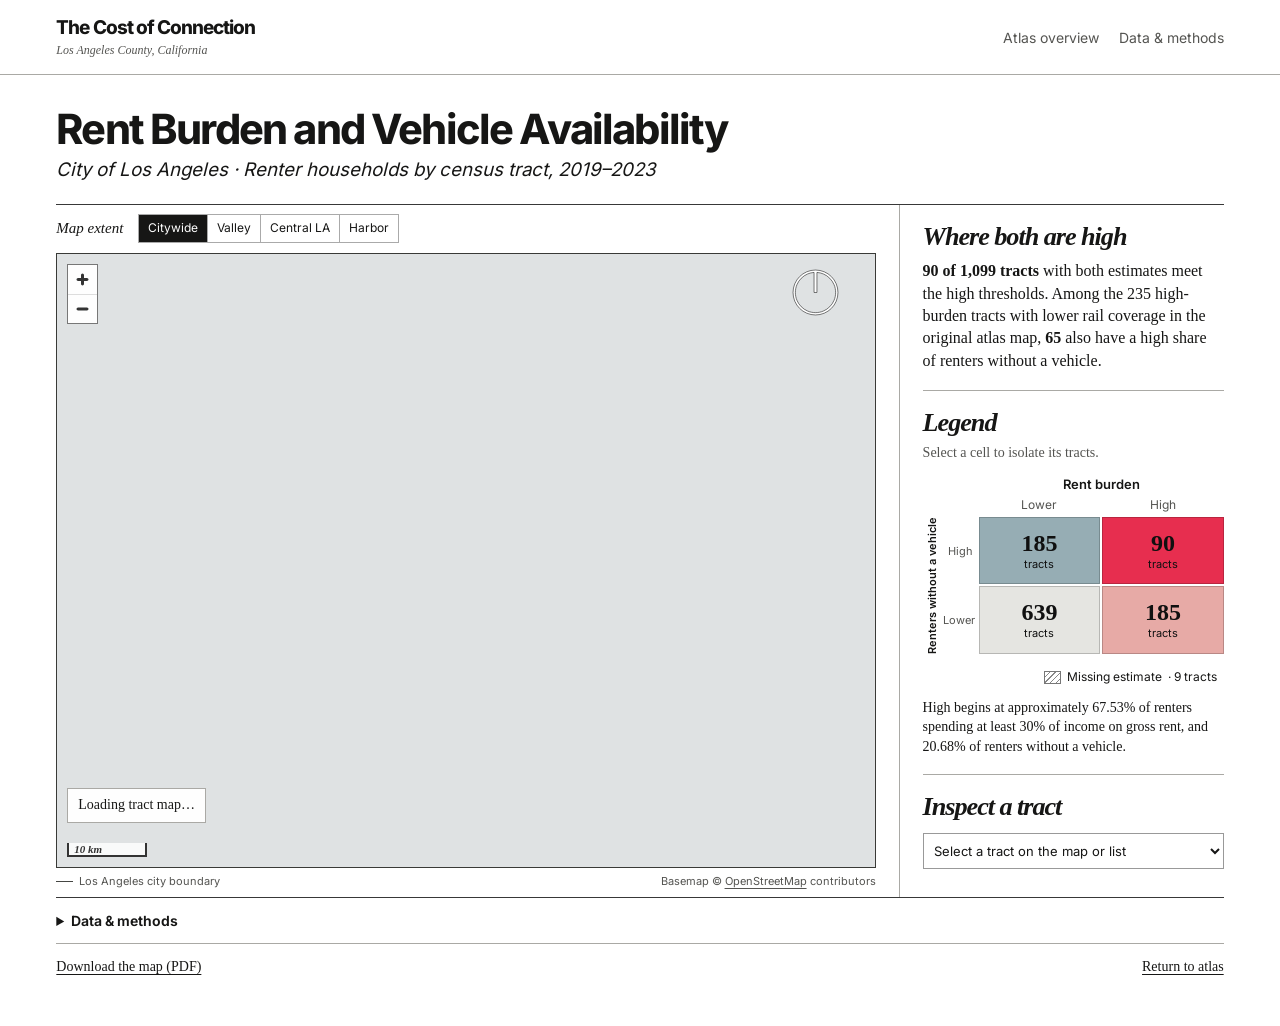
==== commit e770ada9: "Match the renter map compass to the original TOC plate" ====
--- a/renter-vehicles.html
+++ b/renter-vehicles.html
@@ -36,7 +36,7 @@
         </div>
         <div class="map-frame">
           <div id="city-map" tabindex="0" aria-label="Interactive map. Click a census tract or use the tract selector to inspect its renter estimates."></div>
-          <div class="north" aria-hidden="true"><span>N</span><b></b></div>
+          <img class="north" src="./north-arrow.svg" width="48" height="48" alt="North">
           <p class="map-message" id="map-message" role="status">Loading tract map…</p>
         </div>
         <div class="map-caption"><p><i class="boundary-key"></i>Los Angeles city boundary</p><p>Basemap © <a href="https://www.openstreetmap.org/copyright">OpenStreetMap</a> contributors</p></div>
--- a/renter-vehicles.css
+++ b/renter-vehicles.css
@@ -34,9 +34,7 @@
 #city-map {position:absolute;inset:0}
 .map-message {position:absolute;bottom:44px;left:10px;right:10px;width:fit-content;max-width:calc(100% - 20px);background:#fffffff5;padding:6px 10px;border:1px solid var(--rule);font-size:14px;z-index:3}
 [hidden] {display:none!important}
-.north {position:absolute;left:12px;top:12px;width:32px;height:32px;border-radius:50%;border:1px solid #393a37;display:grid;place-content:center;justify-items:center;pointer-events:none;background:#fffc;gap:1px}
-.north span {font:bold 8px var(--sans)}
-.north b {width:0;height:0;border-inline:3px solid transparent;border-bottom:10px solid #333}
+.north {position:absolute;right:clamp(12px,4.2%,34px);top:clamp(11px,2.2%,19px);width:clamp(40px,6.2%,52px);height:auto;pointer-events:none}
 .map-caption {display:flex;justify-content:space-between;align-items:center;gap:7px 12px;flex-wrap:wrap;padding:6px 0 8px;color:var(--muted);font:11px/1.4 var(--sans)}
 .map-caption p:first-child {display:flex;align-items:center;gap:6px}
 .boundary-key {width:17px;border-top:1px solid #454643;display:inline-block}
